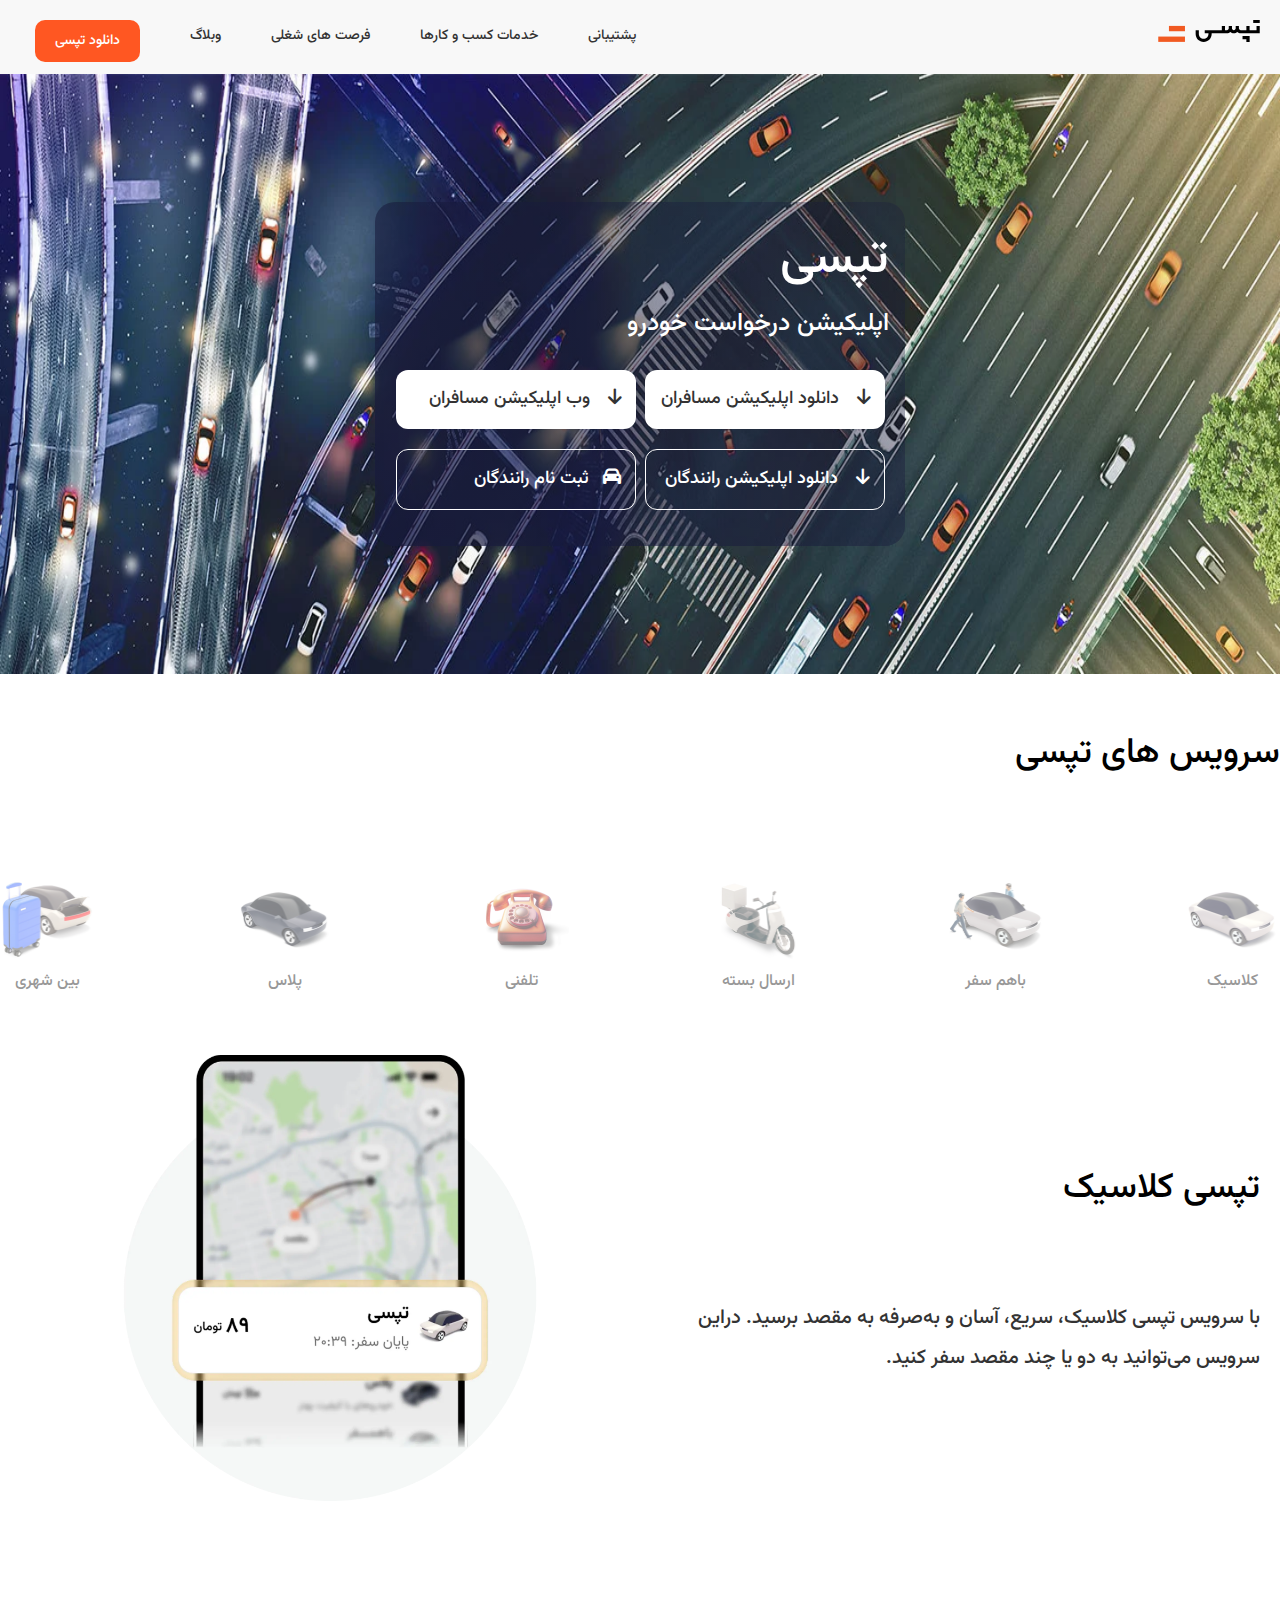
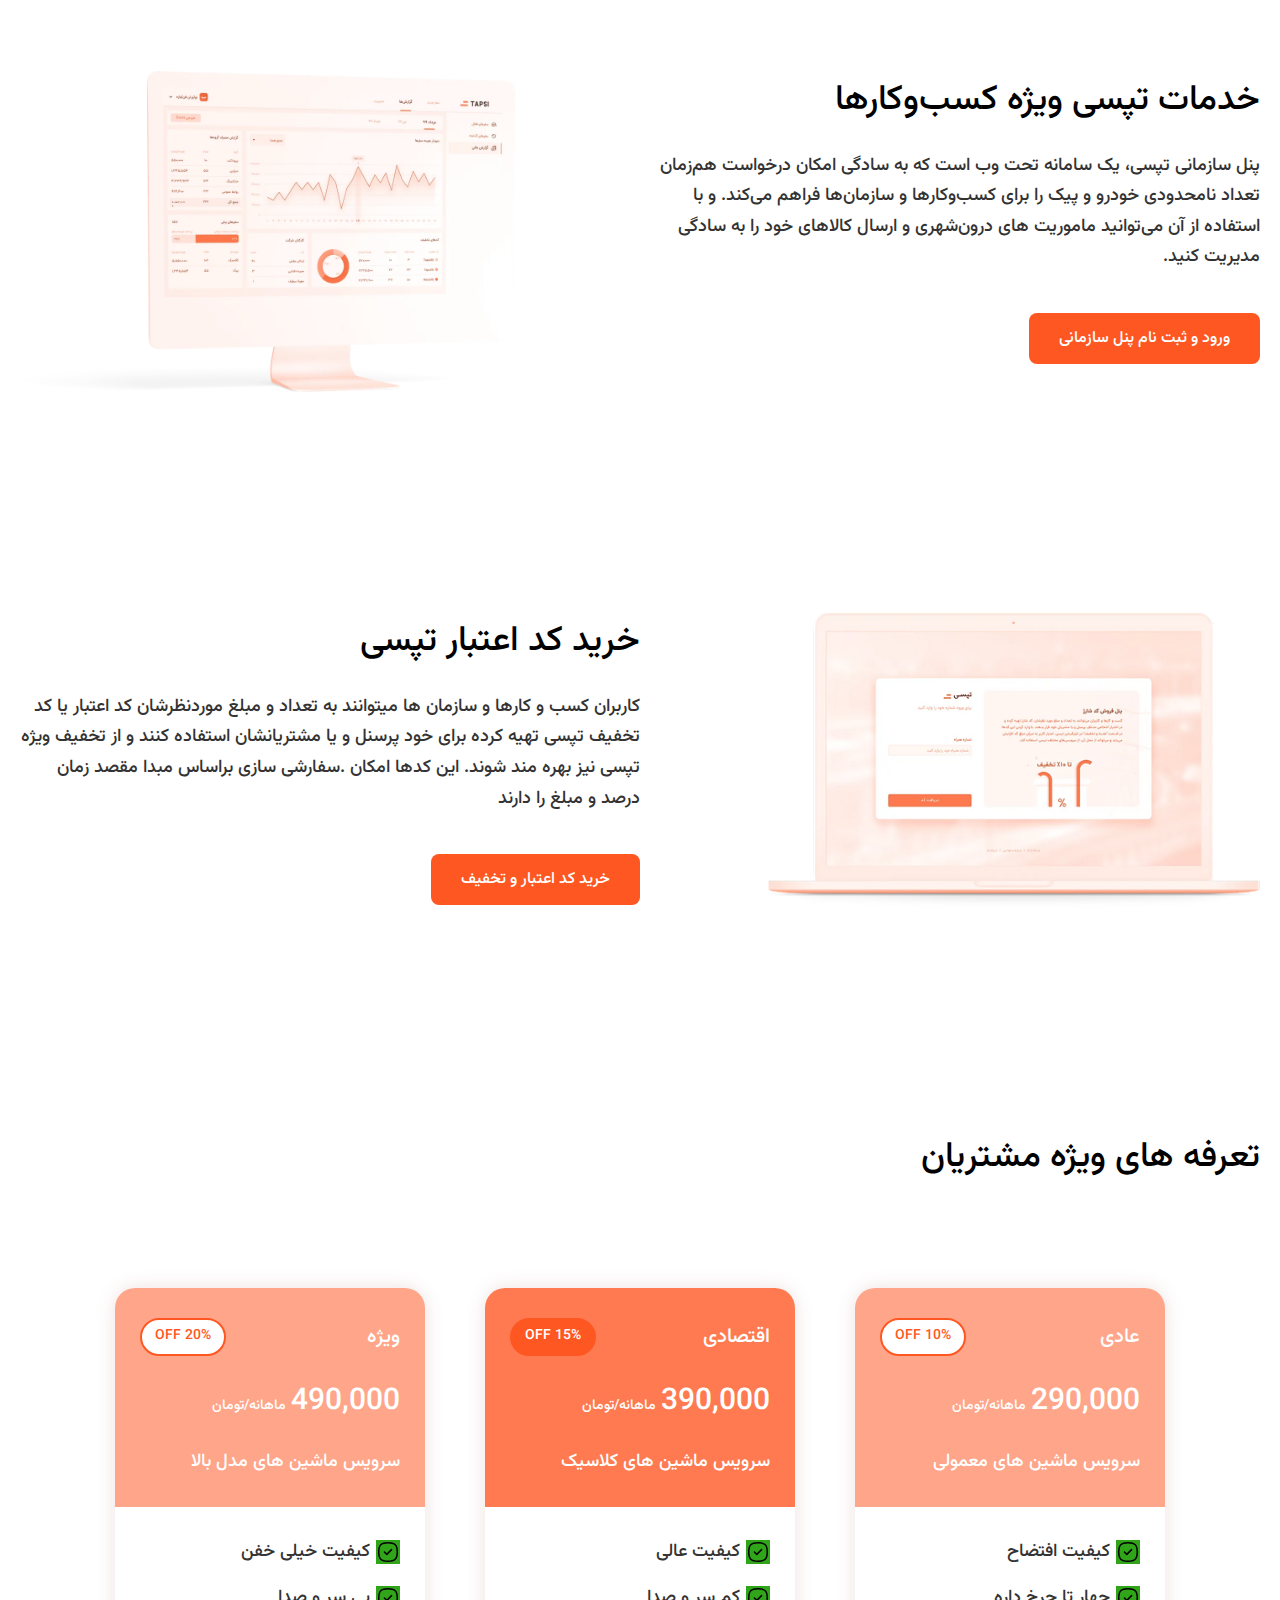
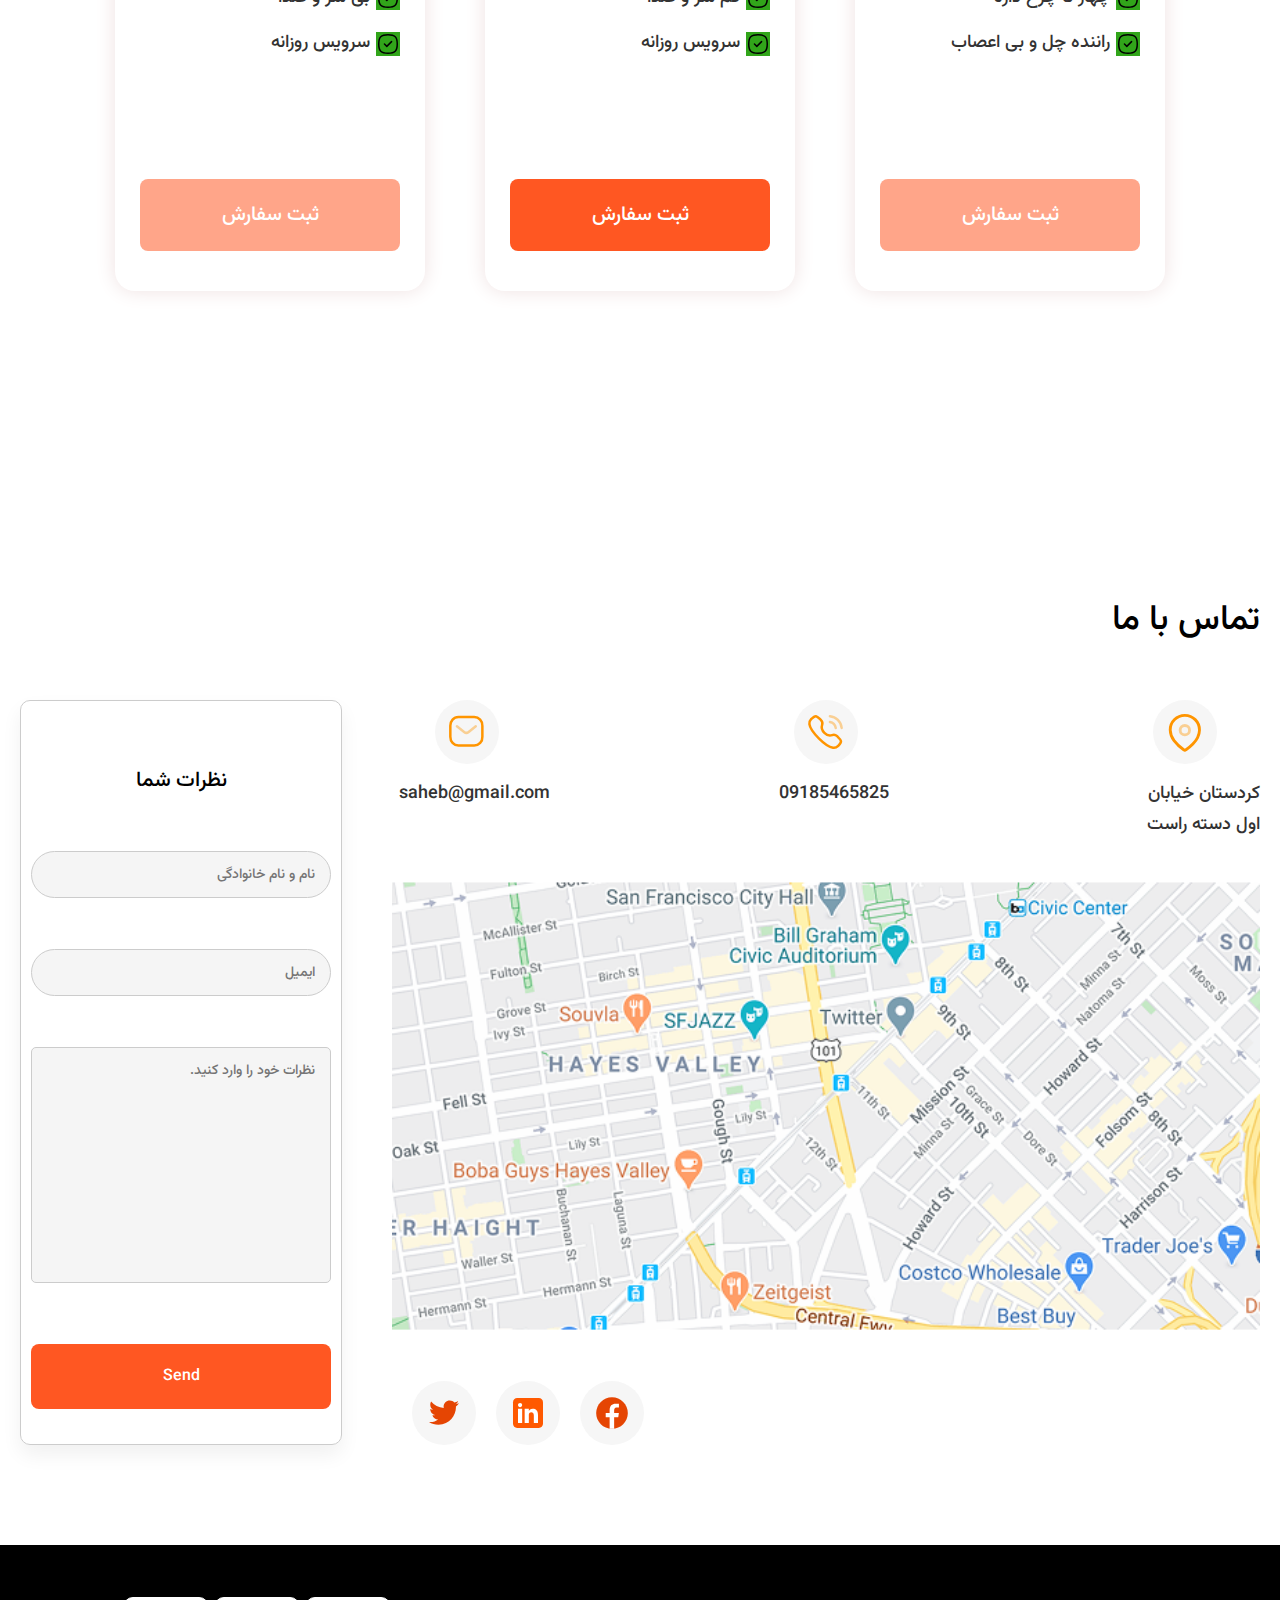
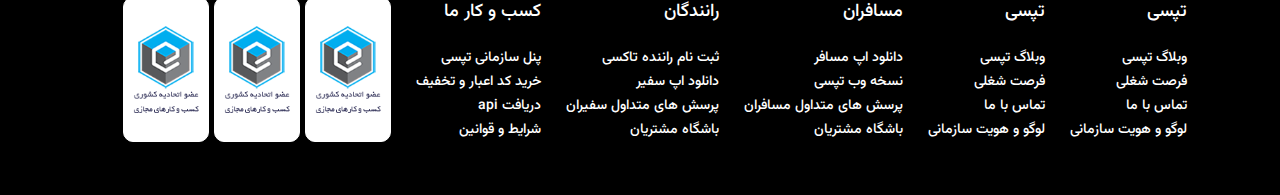
==== index.html @ 94288176 "Initial commit" ====
<!DOCTYPE html>
<html lang="en" dir="rtl">
  <head>
    <meta charset="UTF-8" />
    <meta name="viewport" content="width=device-width, initial-scale=1.0" />
    <link rel="stylesheet" href="/Css/style.css" />
    <link rel="stylesheet" href="/Css/fonts.css" />
    <title>Tapsi demo</title>
    <link
      rel="stylesheet"
      href="https://cdnjs.cloudflare.com/ajax/libs/font-awesome/6.7.2/css/all.min.css"
      integrity="sha512-Evv84Mr4kqVGRNSgIGL/F/aIDqQb7xQ2vcrdIwxfjThSH8CSR7PBEakCr51Ck+w+/U6swU2Im1vVX0SVk9ABhg=="
      crossorigin="anonymous"
      referrerpolicy="no-referrer"
    />
  </head>
  <body>
    <header class="main-header">
      <nav class="nav container">
        <div class="nav__logo">
          <img src="/Assets/Icon/Tapsi-passenger.svg" alt="" />
        </div>
        <div class="nav__toggler">
          <div class="bar bar1"></div>
          <div class="bar bar2"></div>
          <div class="bar bar3"></div>
        </div>
        <ul class="nav__list">
          <li class="nav__items"><a href="#">پشتیبانی</a></li>
          <li class="nav__items"><a href="#">خدمات کسب و کارها</a></li>
          <li class="nav__items"><a href="#">فرصت های شغلی</a></li>
          <li class="nav__items"><a href="#">وبلاگ</a></li>
          <li class="cta"><a href="#">دانلود تپسی</a></li>
        </ul>
      </nav>
    </header>
    <!-- new component! -->
    <div class="main-hero">
      <picture>
        <source
          srcset="/Assets/Images/mobile_banner.png"
          media="(max-width:768px)"
        />
        <source
          srcset="/Assets/Images/desktop_banner.png"
          media="(min-width:768px)"
        />
        <img
          src="/Assets/Images/desktop_banner.png"
          alt="banner"
          class="banner-img"
        />
      </picture>
      <img
        src="/Assets/Images/mockup-phone.png"
        alt=""
        class="main-hero__phone"
      />
      <div class="hero-wrapper container">
        <div class="intro-btn">
          <h1>تپسی</h1>
          <h2>اپلیکیشن درخواست خودرو</h2>
          <div class="intro-wrapper">
            <div class="intro-btn__passenger">
              <span><i class="fa-solid fa-arrow-down"></i></span>دانلود اپلیکیشن
              مسافران
            </div>
            <div class="intro-btn__passenger">
              <span><i class="fa-solid fa-arrow-down"></i></span>وب اپلیکیشن
              مسافران
            </div>
            <div class="intro-btn__passenger passenger--dark">
              <span><i class="fa-solid fa-arrow-down"></i></span>
              دانلود اپلیکیشن رانندگان
            </div>
            <div class="intro-btn__passenger passenger--dark">
              <span><i class="fa-solid fa-car"></i></span>
              <p>ثبت نام رانندگان</p>
            </div>
          </div>
        </div>
      </div>
    </div>
    <section class="services container">
      <h2>سرویس های تپسی</h2>
      <div class="services__tabs">
        <div class="services__tab">
          <img src="/Assets/Images/cars/cc-classic.png" alt="" />
          <p>کلاسیک</p>
        </div>
        <div class="services__tab">
          <img src="/Assets/Images/cars/cc-wait-and-share.webp" alt="" />
          <p>باهم سفر</p>
        </div>
        <div class="services__tab">
          <img src="/Assets/Images/cars/cc-delivery.webp" alt="" />
          <p>ارسال بسته</p>
        </div>
        <div class="services__tab">
          <img src="/Assets/Images/cars/cc-tel.webp" alt="" />
          <p>تلفنی</p>
        </div>
        <div class="services__tab">
          <img src="/Assets/Images/cars/cc-plus.webp" alt="" />
          <p>پلاس</p>
        </div>
        <div class="services__tab">
          <img src="/Assets/Images/cars/cc-intercity.webp" alt="" />
          <p>بین شهری</p>
        </div>
      </div>
      <!-- new component! -->
      <div class="tab container tab-content active">
        <div class="tab__container">
          <img
            class="tab__images"
            src="/Assets/Images/services/illus-classic.webp"
            alt=""
          />
          <div class="tab-details">
            <h2 class="details__title">تپسی کلاسیک</h2>
            <p class="details__text">
              با سرویس تپسی کلاسیک، سریع، آسان و به‌صرفه به مقصد برسید. دراین
              سرویس می‌توانید به دو یا چند مقصد سفر کنید.
            </p>
          </div>
        </div>
      </div>
      <!-- space -->
      <div class="tab container tab-content">
        <div class="tab__container">
          <img
            class="tab__images"
            src="/Assets/Images/services/illus-wait-and-share.webp"
            alt=""
          />
          <div class="tab-details">
            <h2 class="details__title">با همسفر</h2>
            <p class="details__text">
              در سرویس باهمسفر تپسی، با یک مسافر دیگر هم مسیر می شوید. هزینه سفر
              شما با این سرویس ٪۳۵ به صرفه‌تر از سفر کلاسیک است.
            </p>
          </div>
        </div>
      </div>
      <!-- space -->
      <div class="tab container tab-content">
        <div class="tab__container">
          <div class="image-container"></div>
          <img
            class="tab__images"
            src="/Assets/Images/services/illus-delivery.webp"
            alt=""
          />

          <div class="tab-details">
            <h2 class="details__title">ارسال بسته</h2>
            <p class="details__text">
              شما می‌توانید با استفاده از سرویس ارسال بسته تپسی مرسولات خود را
              با موتوپیک(بسته کوچک) یا اتوپیک (بسته بزرگ) ارسال کنید.
            </p>
          </div>
        </div>
      </div>
      <!-- space -->
      <div class="tab container tab-content">
        <div class="tab__container">
          <img
            class="tab__images"
            src="/Assets/Images/services/illus-tel.webp"
            alt=""
          />
          <div class="tab-details">
            <h2 class="details__title">تپسی تلفنی</h2>
            <p class="details__text">
              سرویس تپسی تلفنی یا ۱۶۳۰، این امکان را به شما می‌دهد که بدون نیاز
              به اینترنت و اپلیکیشن، درخواست خودرو بدهید.کافیست با شماره ۱۶۳۰
              تماس بگیرید.
            </p>
          </div>
        </div>
      </div>
      <!-- space -->
      <div class="tab container tab-content">
        <div class="tab__container">
          <img
            class="tab__images"
            src="/Assets/Images/services/illus-plus.webp"
            alt=""
          />

          <div class="tab-details">
            <h2 class="details__title">تپسی پلاس</h2>
            <p class="details__text">
              سرویس تپسی پلاس با ماشین‌های مدل بالاتر و کارکرد کمتر ارائه
              می‌شود. در این سرویس امکان تعیین چند مقصد و توقف در مسیر وجود
              دارد.
            </p>
          </div>
        </div>
      </div>
      <div class="tab container tab-content">
        <div class="tab__container">
          <img
            class="tab__images"
            src="/Assets/Images/services/illus-intercity.webp"
            alt=""
          />
          <div class="tab-details">
            <h2 class="details__title">بین شهری</h2>
            <p class="details__text">
              با تاکسی اینترنتی بین شهری تپسی می‌توانید با قیمت مناسب و امنیت
              بالا به شهرهای دور و نزدیک سفر کنید.
            </p>
          </div>
        </div>
      </div>
    </section>

    <section class="feature container block">
      <div class="feature__image">
        <img src="/Assets/Images/i-mac.webp" alt="" />
      </div>
      <div class="feature__description">
        <h2 class="feature__title">خدمات تپسی ویژه کسب‌وکارها</h2>
        <p class="feature__text">
          پنل سازمانی تپسی، یک سامانه تحت وب است که به سادگی امکان درخواست
          هم‌زمان تعداد نامحدودی خودرو و پیک را برای کسب‌وکارها و سازمان‌ها
          فراهم می‌کند. و با استفاده از آن می‌توانید ماموریت های درون‌شهری و
          ارسال کالاهای خود را به سادگی مدیریت کنید.
        </p>
        <button class="btn btn--primary">ورود و ثبت نام پنل سازمانی</button>
      </div>
    </section>

    <section class="feature container block">
      <div class="feature__image charge">
        <img src="/Assets/Images/macbook 1.png" alt="" />
      </div>
      <div class="feature__description">
        <h2 class="feature__title">خرید کد اعتبار تپسی</h2>
        <p class="feature__text">
          کاربران کسب و کارها و سازمان ها میتوانند به تعداد و مبلغ موردنظرشان کد
          اعتبار یا کد تخفیف تپسی تهیه کرده برای خود پرسنل و یا مشتریانشان
          استفاده کنند و از تخفیف ویژه تپسی نیز بهره مند شوند. این کدها امکان
          .سفارشی سازی براساس مبدا مقصد زمان درصد و مبلغ را دارند
        </p>
        <button class="btn btn--primary">خرید کد اعتبار و تخفیف</button>
      </div>
    </section>

    <section class="container block">
      <h2 class="block__heading">تعرفه های ویژه مشتریان</h2>
      <section class="block-plan container block">
        <!-- PlanA -->
        <div class="plan">
          <div class="card card--secondary">
            <header class="card__header">
              <div class="plan__introduction">
                <span class="plan__name">عادی</span>
                <span class="badge badge--secendary">10% OFF</span>
              </div>
              <span class="plan__price">290,000</span>
              <span class="plan__billing-cycle">ماهانه/تومان</span>
              <span class="plan__description">سرویس ماشین های معمولی</span>
            </header>
            <div class="card__body">
              <ul class="list list--tick">
                <li class="list__items">کیفیت افتضاح</li>
                <li class="list__items">چهار تا چرخ داره</li>
                <li class="list__items">راننده چل و بی اعصاب</li>
              </ul>
              <button class="btn btn--secendary btn--block">ثبت سفارش</button>
            </div>
          </div>
        </div>
        <!-- PlanB -->
        <div class="plan plan--primary">
          <div class="card card--primary">
            <header class="card__header">
              <div class="plan__introduction">
                <span class="plan__name">اقتصادی</span>
                <span class="badge badge--primary">15% OFF</span>
              </div>
              <span class="plan__price">390,000</span>
              <span class="plan__billing-cycle">ماهانه/تومان</span>
              <span class="plan__description">سرویس ماشین های کلاسیک</span>
            </header>
            <div class="card__body">
              <ul class="list list--tick">
                <li class="list__items">کیفیت عالی</li>
                <li class="list__items">کم سر و صدا</li>
                <li class="list__items">سرویس روزانه</li>
              </ul>
              <button class="btn btn--primary btn--block">ثبت سفارش</button>
            </div>
          </div>
        </div>
        <!-- PlanC -->
        <div class="plan">
          <div class="card card--secondary">
            <header class="card__header">
              <div class="plan__introduction">
                <span class="plan__name">ویژه</span>
                <span class="badge badge--secendary">20% OFF</span>
              </div>
              <span class="plan__price">490,000</span>
              <span class="plan__billing-cycle">ماهانه/تومان</span>
              <span class="plan__description">سرویس ماشین های مدل بالا</span>
            </header>
            <div class="card__body">
              <ul class="list list--tick">
                <li class="list__items">کیفیت خیلی خفن</li>
                <li class="list__items">بی سر و صدا</li>
                <li class="list__items">سرویس روزانه</li>
              </ul>
              <button class="btn btn--secendary btn--block">ثبت سفارش</button>
            </div>
          </div>
        </div>
      </section>
    </section>

    <section class="container block">
      <h2>تماس با ما</h2>
      <section class="contact-us container block">
        <div class="contact-us__social">
          <span class="icons-container">
            <svg class="icons">
              <use
                xlink:href="/Assets/Icon/svgsprite.svg#icons8-facebook"
              ></use>
            </svg>
          </span>
          <span class="icons-container">
            <svg class="icons">
              <use
                xlink:href="/Assets/Icon/svgsprite.svg#icons8-linkedin"
              ></use>
            </svg>
          </span>
          <span class="icons-container">
            <svg class="icons">
              <use xlink:href="/Assets/Icon/svgsprite.svg#icons8-twitter"></use>
            </svg>
          </span>
        </div>
        <div class="contact-us__icons">
          <span class="icons-holder">
            <span class="icons-holder__label"
              >کردستان خیابان اول دسته راست</span
            >
            <span class="icons-container">
              <svg class="icons">
                <use xlink:href="/Assets/Icon/svgsprite.svg#Location"></use>
              </svg>
            </span>
          </span>
          <span class="icons-holder">
            <span class="icons-holder__label">09185465825</span>
            <span class="icons-container">
              <svg class="icons">
                <use xlink:href="/Assets/Icon/svgsprite.svg#Calling"></use>
              </svg>
            </span>
          </span>
          <span class="icons-holder">
            <span class="icons-holder__label">saheb@gmail.com</span>
            <span class="icons-container">
              <svg class="icons">
                <use xlink:href="/Assets/Icon/svgsprite.svg#Message"></use>
              </svg>
            </span>
          </span>
        </div>
        <div class="contact-us__map">
          <img src="/Assets/Images/@ map screen.png" alt="ta location" />
        </div>
        <div class="contact-us__form">
          <div class="form-wraper">
            <h3>نظرات شما</h3>
            <form>
              <input type="text" placeholder="نام و نام خانوادگی" />
              <input type="email" placeholder="ایمیل" />
              <textarea
                cols="30"
                rows="10"
                placeholder="نظرات خود را وارد کنید."
              ></textarea>
              <button type="submit" class="btn btn--primary">Send</button>
            </form>
          </div>
        </div>
      </section>
    </section>

    <footer class="main-footer">
      <div class="footer container">
        <div class="footer__items">
          <h6>تپسی</h6>
          <a href="#">وبلاگ تپسی</a><a href="#">فرصت شغلی</a
          ><a href="#">تماس با ما</a><a href="#">لوگو و هویت سازمانی</a>
        </div>
        <div class="footer__items">
          <h6>تپسی</h6>
          <a href="#">وبلاگ تپسی</a><a href="#">فرصت شغلی</a
          ><a href="#">تماس با ما</a><a href="#">لوگو و هویت سازمانی</a>
        </div>
        <div class="footer__items">
          <h6>مسافران</h6>
          <a href="#">دانلود اپ مسافر</a><a href="#">نسخه وب تپسی</a
          ><a href="#">پرسش های متداول مسافران</a><a href="#">باشگاه مشتریان</a>
        </div>
        <div class="footer__items">
          <h6>رانندگان</h6>
          <a href="#">ثبت نام راننده تاکسی</a><a href="#">دانلود اپ سفیر</a
          ><a href="#">پرسش های متداول سفیران</a><a href="#">باشگاه مشتریان</a>
        </div>
        <div class="footer__items">
          <h6>کسب و کار ما</h6>
          <a href="#">پنل سازمانی تپسی</a><a href="#">خرید کد اعبار و تخفیف</a
          ><a href="#">دریافت api</a><a href="#">شرایط و قوانین</a>
        </div>
        <div class="footer__items enemad">
          <div class="items__container">
            <img src="/Assets/Images/etehadiye.png" alt="" />
          </div>
          <div class="items__container">
            <img src="/Assets/Images/etehadiye.png" alt="" />
          </div>
          <div class="items__container">
            <img src="/Assets/Images/etehadiye.png" alt="" />
          </div>
        </div>
      </div>
    </footer>

    <script src="/js/main.js"></script>
    <script src="/js/services.js"></script>
  </body>
</html>
---- Css/style.css ----
/* Reset Factory */
*,
*::after,
*::before {
  margin: 0;
  padding: 0;
  box-sizing: border-box;
  /* list-style: none; */
}

/* Css Variables */
:root {
  --color-primary: #ff5722;
  --color-primary-light: #ff7a50;
  --color-secendary-light: #fff6f2;
  --color-secendary-dark: #ffa589;
  --color-navbar: #f8f8f8;
  --color-heading: #000;
  --color-body: #333333;
  --color-white: #fff;
}

/* Typoghraphy */
html {
  font-size: 62.5%;
}

body {
  color: var(--color-body);
  font-size: 1.4rem;
  line-height: 1.7;
}

h1 {
  font-size: 2.5rem;
}

h2 {
  font-size: 2.2rem;
}

@media screen and (min-width: 1024px) {
  body {
    font-size: 1.8rem;
  }
  h1 {
    font-size: 5rem;
  }
  h2 {
    font-size: 3.5rem;
  }
}

h1,
h2,
h3 {
  color: var(--color-heading);
  font-weight: 700;
}

/* Buttons */
.btn {
  padding: 2rem 2.5rem;
  cursor: pointer;
  border-radius: 8px;
  border: 0;
  text-align: center;
  outline: 0;
  font-size: 1.4rem;
  margin: 1rem 0;
  white-space: nowrap;
}

.btn--primary {
  background-color: var(--color-primary);
  color: var(--color-white);
}

.btn--secendary {
  background-color: var(--color-secendary-dark);
  color: var(--color-white);
}

.btn--block {
  width: 100%;
  font-size: 1.6rem;
}

@media screen and (min-width: 1024px) {
  .btn {
    font-size: 1.6rem;
  }
  .btn--block {
    font-size: 2rem;
  }
}

/* Badge */
.badge {
  display: inline-block;
  padding: 0.5rem 1.3rem;
  border-radius: 32px;
  text-align: center;
  text-transform: uppercase;
  font-size: 1.2rem;
  border: 2px solid var(--color-primary);
}

.badge--primary {
  background-color: var(--color-primary);
  color: var(--color-white);
}

.badge--secendary {
  background-color: var(--color-white);
  color: var(--color-primary);
}

@media screen and (min-width: 1024px) {
  .badge {
    font-size: 1.4rem;
  }
}

/* list component.*/
.list {
  font-size: 1.6rem;
  list-style: none;
}

.list--horizontal .list__items {
  display: inline-block;
  margin-left: 1rem;
}

.list--tick .list__items {
  background: url(/Assets/Images/Tick\ Square.svg) no-repeat;
  background-position: right center;
  padding-right: 3rem;
  margin-bottom: 1.5rem;
}

/* .list--tick .list__items::before {
  content: "";
  width: 20px;
  height: 20px;
  background: url(/Assets/Images/Tick\ Square.svg) no-repeat;
  padding-right: 3rem;
  margin-bottom: 1.5rem;
} */

@media screen and (min-width: 1024px) {
  .list {
    font-size: 1.8rem;
    margin-bottom: 2rem;
  }
}

/* Plan */
.block-plan {
  display: grid;
  gap: 8rem 6rem;
  margin-top: 5rem;
  grid-template-columns: repeat(auto-fit, minmax(250px, 310px));
  justify-content: center;
}

.plan {
  /* max-width: 450px; */
  font-size: 1.8rem;
  transition: all 0.2s ease-out;
}

.plan__introduction {
  display: flex;
  align-items: center;
  justify-content: space-between;
  margin-bottom: 2rem;
}

.plan__billing-cycle {
  font-size: 1.4rem;
}

.plan__name {
  font-size: 2rem;
}

.plan__price {
  font-size: 3rem;
}

.plan__description {
  display: block;
  margin-top: 2rem;
}

.plan .btn--block {
  font-size: 2rem;
  margin-top: 10rem;
}

.plan:hover {
  transform: scale(1.1);
}

.plan .plan--primary:hover {
  transform: scale(1.2);
}

.card {
  border-radius: 20px;
  overflow: hidden;
  box-shadow: 0 0 20px #efe1e1;
}

.card--primary .card__header {
  background-color: var(--color-primary-light);
}

.card--secondary .card__header {
  background-color: var(--color-secendary-dark);
}

.card__header,
.card__body {
  padding: 3rem 2.5rem;
}

.card__header {
  color: var(--color-white);
}

@media screen and (min-width: 1024px) {
  /* .block-plan {
    grid-template-columns: repeat(3, 1fr);
  } */

  .plan .btn--block {
    font-size: 2rem;
  }
}

/* container */
.container {
  max-width: 1400px;
  margin: 0 auto;
}

/* Feature */
.feature {
  display: grid;
  gap: 4rem 0;
}

.feature .feature__title {
  margin-bottom: 2rem;
}

.feature__text {
  margin-bottom: 3rem;
}

.feature .btn {
  padding: 1.3rem 3rem;
}

.feature__image > img {
  width: 80%;
  height: auto;
}

.feature__image {
  display: flex;
  justify-content: flex-end;
  margin-bottom: 2rem;
}

.feature__image.charge {
  justify-content: flex-start;
}

@media screen and (min-width: 1024px) {
  .feature {
    grid-template-columns: repeat(2, 1fr);
  }
  .feature__image {
    order: 2;
  }
  .feature__image.charge {
    order: -1;
  }
}

/* Contact-us */
.contact-us {
  display: grid;
}

.contact-us__map {
  display: none;
}

@media screen and (min-width: 1024px) {
  .contact-us {
    grid-template-areas:
      "icons form"
      "map form"
      "social form";
    grid-template-columns: 70fr 30fr;
  }
  .contact-us__form {
    grid-area: form;
  }
  .contact-us__map {
    display: block;
    grid-area: map;
  }
  .contact-us__icons {
    grid-area: icons;
  }
  .contact-us__social {
    grid-area: social;
  }
  .contact-us.block {
    padding: 5rem 0 0;
  }
}

/* Icon */
.icons {
  width: 40px;
  height: 40px;
}

.icons-container {
  background-color: #f6f6f6;
  width: 64px;
  height: 64px;
  border-radius: 100%;
  display: flex;
  justify-content: center;
  align-items: center;
  cursor: pointer;
}

.contact-us__icons {
  display: flex;
  flex-direction: column;
  align-items: end;
  margin-bottom: 2rem;
}

.contact-us__icons .icons-holder {
  display: flex;
  align-items: center;
  margin-bottom: 2rem;
}

.icons-holder__label {
  margin-left: 1.5rem;
  display: block;
}

@media screen and (min-width: 1024px) {
  .contact-us__icons {
    flex-direction: row;
    justify-content: space-between;
    align-items: flex-start;
  }
  .contact-us__icons .icons-holder {
    flex-direction: column;
    max-width: 150px;
  }
  .icons-holder__label {
    order: 2;
    margin-top: 1.5rem;
  }
}

/* social icons */
.contact-us__social {
  display: flex;
  flex-direction: row;
  justify-content: space-around;
  margin: 5rem 0;
}

@media screen and (min-width: 1024px) {
  .contact-us__social {
    justify-content: end;
    margin-bottom: 0;
  }
  .contact-us__social .icons-container {
    margin-left: 2rem;
  }
}

/* map */
.contact-us__map {
  display: flex;
  justify-content: center;
}

.contact-us__map img {
  width: 100%;
  height: auto;
}

/* form */

.form-wraper {
  height: 100%;
  border: 1px solid #ccc;
  padding: 1rem;
  border-radius: 10px;
  box-shadow: 0 10px 20px rgba(0, 0, 0, 0.06);
}

.form-wraper h3 {
  margin: 5.2rem;
  text-align: center;
}

.form-wraper form {
  display: flex;
  flex-direction: column;
  justify-content: space-between;
  height: 80%;
}

input,
textarea {
  display: block;
  outline: 0;
  border: 0;
}

textarea {
  resize: none;
}

::placeholder {
  font-size: 1.4rem;
  font-size: 1px solid #333;
  font-family: vazir;
}

.form-wraper input,
.form-wraper textarea {
  border-radius: 39px;
  background-color: #f5f5f5;
  border: 1px solid #ccc;
  padding: 1.2rem 1.5rem;
  font-family: vazir;
}

.form-wraper input:focus,
.form-wraper textarea:focus {
  border: 1px solid var(--color-primary);
}

.form-wraper textarea {
  border-radius: 5px;
}

.contact-us__form button {
  margin-bottom: 2rem;
}

@media screen and (min-width: 1024px) {
  .contact-us__form {
    margin-right: 5rem;
  }
}

/* footer */

.main-footer {
  background-color: #000;
  color: #fff;
  min-height: 250px;
}

.footer {
  display: flex;
  flex-direction: column;
  padding: 1rem;
}

.footer__items {
  margin-bottom: 2rem;
}
.footer__items h6 {
  font-size: 1.8rem;
  margin-bottom: 2rem;
}

.footer__items a {
  text-decoration: none;
  color: #fff;
  display: block;
}

.enemad {
  display: flex;
  justify-content: space-between;
}

.items__container {
  border: 1px solid #fff;
  background-color: #fff;
  width: 86px;
  height: auto;
  display: flex;
  align-items: center;
  border-radius: 10px;
}
.items__container img {
  width: 100%;
}

@media screen and (min-width: 768px) {
  .main-footer {
    display: flex;
    align-items: center;
  }
  .footer {
    flex-direction: row;
  }
  .footer__items {
    margin-bottom: 0;
    margin-left: 2.5rem;
    font-size: 1.4rem;
  }
  .items__container {
    margin-left: 0.5rem;
  }
}

/* header */
.main-header {
  background-color: var(--color-navbar);
}
.nav {
  display: flex;
  justify-content: space-between;
  align-items: center;
  flex-wrap: wrap;
  padding: 1rem 2rem;
}

.nav__logo img {
  width: 102px;
  height: 22px;
}

.nav__list {
  width: 100%;
  list-style: none;
  display: flex;
  flex-direction: column;
  font-size: 1.4rem;
  opacity: 0;
  transition: all 0.4s ease-in-out;
  max-height: 0;
  overflow: hidden;
}

.nav.nav__expanded .nav__list {
  opacity: 1;
  max-height: 100vh;
}

.nav__items {
  border-bottom: 1px solid #ccc;
  padding: 1.5rem;
}

.nav__items a {
  display: block;
  text-decoration: none;
  color: #333;
}

.nav__items a:hover,
.nav__toggler:hover {
  color: var(--color-primary);
  cursor: pointer;
}

.nav__list .cta a {
  text-decoration: none;
  color: #fff;
  background-color: var(--color-primary);
  padding: 1rem 2rem;
  border-radius: 10px;
}

.nav__list .cta {
  padding: 1rem 1.5rem;
  margin-top: 1rem;
}

@media screen and (min-width: 768px) {
  .nav__list {
    width: auto;
    flex-direction: row;
    align-items: center;
    opacity: 1;
    max-height: 100%;
  }
  .nav__items {
    margin-left: 2rem;
    margin-bottom: 0;
    border: 0;
  }
  .nav__toggler {
    display: none;
  }
  .nav__logo {
    margin-bottom: 0;
  }
}

/* TOGGLER */
.bar {
  width: 25px;
  height: 3px;
  background-color: #333;
  margin: 5px 0;
  transition: all 0.4s ease-in-out;
}

.nav.nav__expanded .bar1 {
  transform: rotate(-45deg) translate(-9px, 6px);
  margin: 8px 0;
}
.nav.nav__expanded .bar2 {
  opacity: 0;
  transform: translate(-20px);
}
.nav.nav__expanded .bar3 {
  transform: rotate(45deg) translate(-8px, -8px);
  margin: 8px 0;
}

/* HERO SECTION */
.main-hero {
  position: relative;
  width: 100%;
  height: auto;
}

.main-hero .banner-img {
  width: 100%;
  height: 600px;
}

.main-hero__phone {
  display: none;
  position: absolute;
  left: 10%;
  bottom: -25%;
  height: auto;
  width: 420px;
}

.hero-wrapper {
  position: absolute;
  top: 0;
  right: 0;
  width: 100%;
  height: 600px;
  display: flex;
  justify-content: center;
  align-items: center;
}

.intro-btn {
  background-image: linear-gradient(
    51deg,
    rgba(23, 26, 60, 0.7) 5%,
    rgba(23, 26, 60, 0.3) 95%
  );
  padding: 16px;
  border-radius: 20px;
  display: flex;
  flex-direction: column;
  width: 300px;
}

.intro-btn h1 {
  color: #fff;
  font-size: 2.5rem;
  margin-top: 0;
}

.intro-btn h2 {
  color: #fff;
  font-size: 1.6rem;
  margin-bottom: 2.5rem;
}

.intro-btn__passenger {
  background-color: #fff;
  border-radius: 12px;
  margin-bottom: 2rem;
  padding: 14px;
  width: 240px;
  display: flex;
  align-items: center;
}

.intro-btn__passenger span {
  width: 20px;
  margin-left: 1.2rem;
}

.passenger--dark {
  border: 1px solid #fff;
  color: #fff;
  background-color: transparent;
}

.intro-wrapper {
  display: flex;
  flex-direction: column;
  flex-wrap: wrap;
}

@media screen and (min-width: 768px) {
  .intro-btn {
    width: 530px;
  }
  .intro-wrapper {
    flex-direction: row;
    justify-content: space-around;
    align-items: center;
  }
  .intro-btn h1 {
    font-size: 5rem;
  }
  .intro-btn h2 {
    font-size: 2.5rem;
  }
}

@media screen and (min-width: 1500px) {
  .main-hero__phone {
    display: block;
  }
}

/* SERVICES */
.services {
  margin-top: 3%;
}

.services h2 {
  margin-bottom: 3rem;
  font-size: 3.5rem;
}

.services__tabs {
  display: flex;
  flex-direction: row;
  justify-content: space-between;
  overflow: auto;
  padding: 1rem 0 2rem;
  height: auto;
}

.services__tab {
  display: flex;
  flex-direction: column;
  opacity: 0.5;
  transition: all 0.3s ease-out;
}

.services__tab:hover {
  opacity: 1;
  cursor: pointer;
}

.services__tab img {
  max-width: 95px;
}

.services__tab p {
  display: flex;
  justify-content: center;
  align-items: center;
  font-size: 16px;
  color: #333;
}

/* TABS */
.tab {
  display: none;
}

.tab.active {
  display: flex;
}

.tab__container {
  display: flex;
  flex-direction: column;
  justify-content: center;
  align-items: center;
  gap: 2rem 2rem;
  padding: 4rem 2rem 7rem 2rem;
}

.tab__images {
  max-width: 100%;
}

.tab-details {
  order: -1;
  margin-bottom: 2rem;
}

.details__title {
  font-size: 3.5rem;
  margin-bottom: 2.5rem;
}
.details__text {
  font-size: 1.6rem;
  line-height: 4rem;
}

@media screen and (min-width: 768px) {
  .tab__container {
    flex-direction: column;
    flex-direction: row-reverse;
  }
  .tab__images {
    max-width: 50%;
  }
  .details__text {
    font-size: 2rem;
  }
  .services h2 {
    margin-bottom: 8rem;
  }
  .tab-details {
    order: 1;
    margin-bottom: 2rem;
  }
}

/* to all components */
.block {
  padding: 5rem 2rem;
}

@media screen and (min-width: 768px) {
  .block {
    padding: 10rem 2rem;
  }
}
---- Css/fonts.css ----
@font-face {
  font-family: vazir;
  font-weight: 400;
  font-style: normal;
  src: url(/Assets/Fonts/fonts/webfonts/Vazirmatn-Medium.woff2) format("woff2");
}

@font-face {
  font-family: vazir;
  font-weight: 700;
  font-style: normal;
  src: url(/Assets/Fonts/fonts/webfonts/Vazirmatn-Medium.woff2) format("woff2");
}

body,
button {
  font-family: vazir;
}
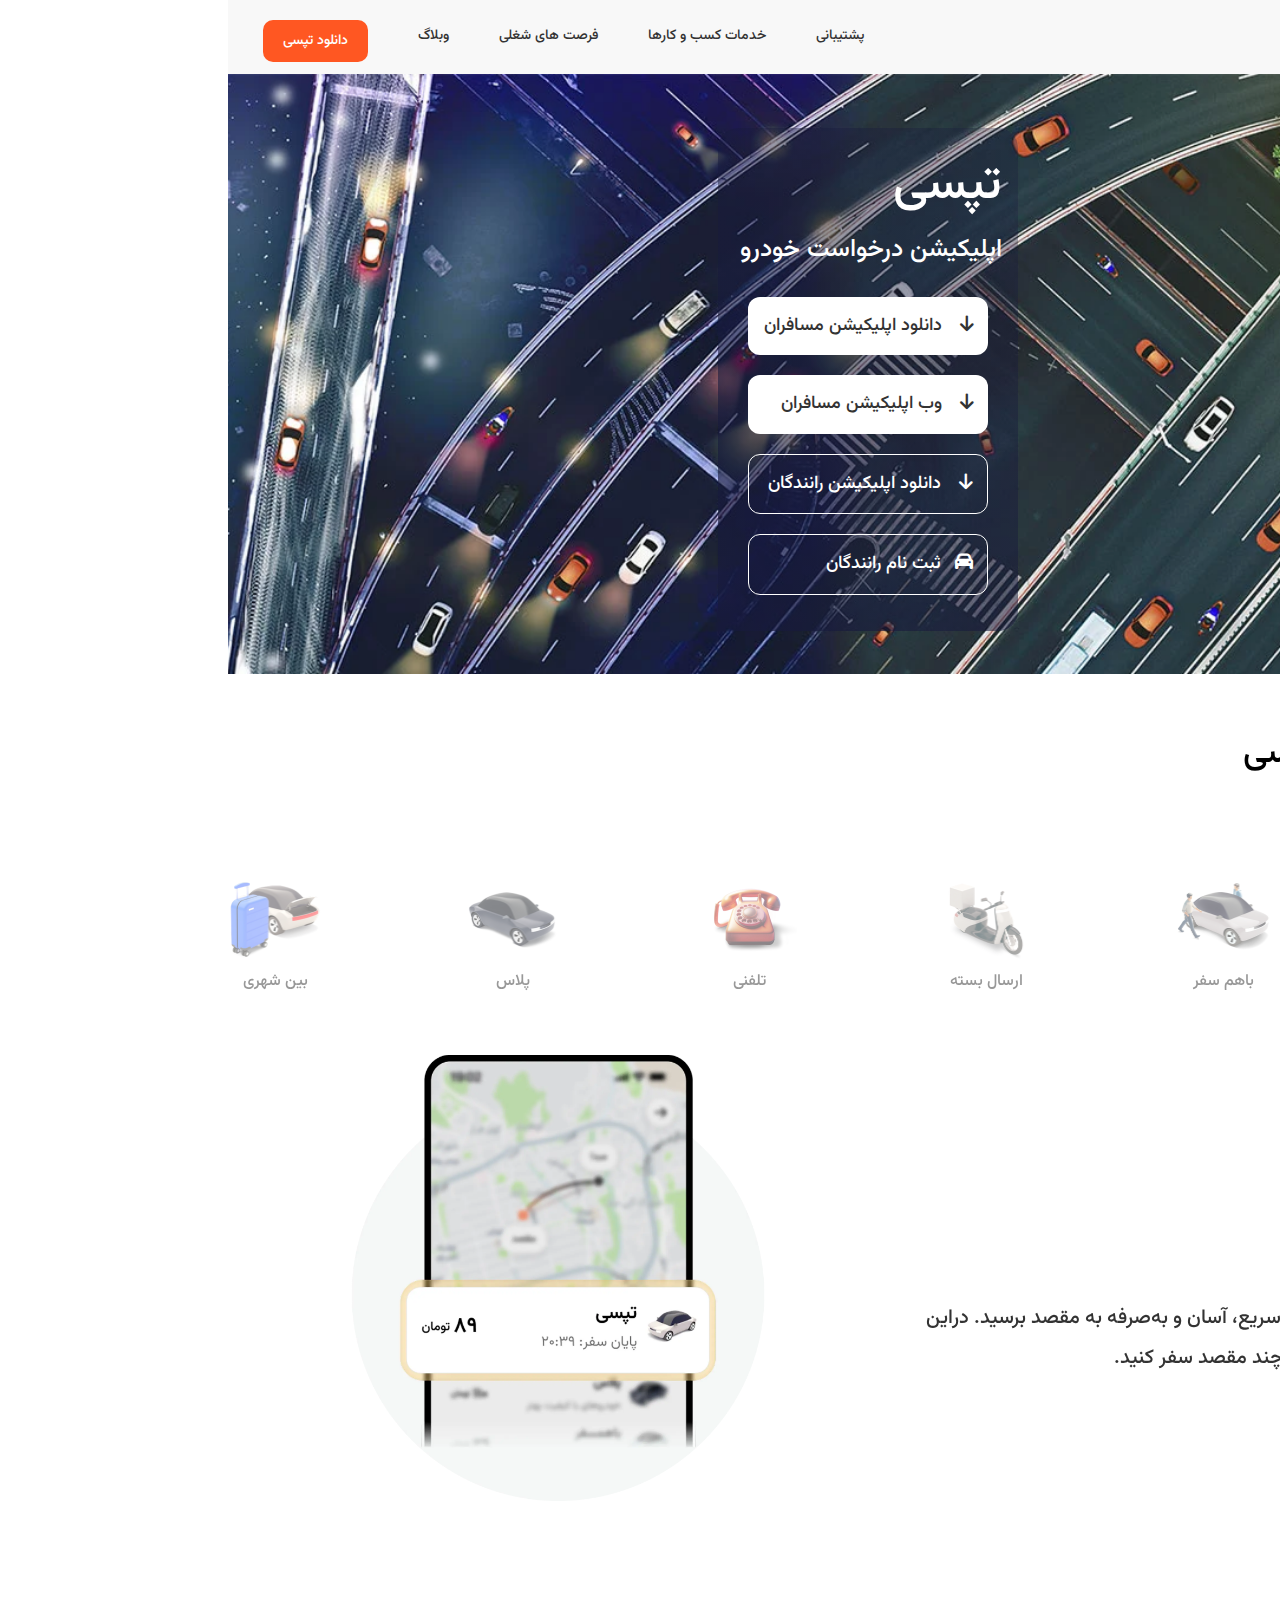
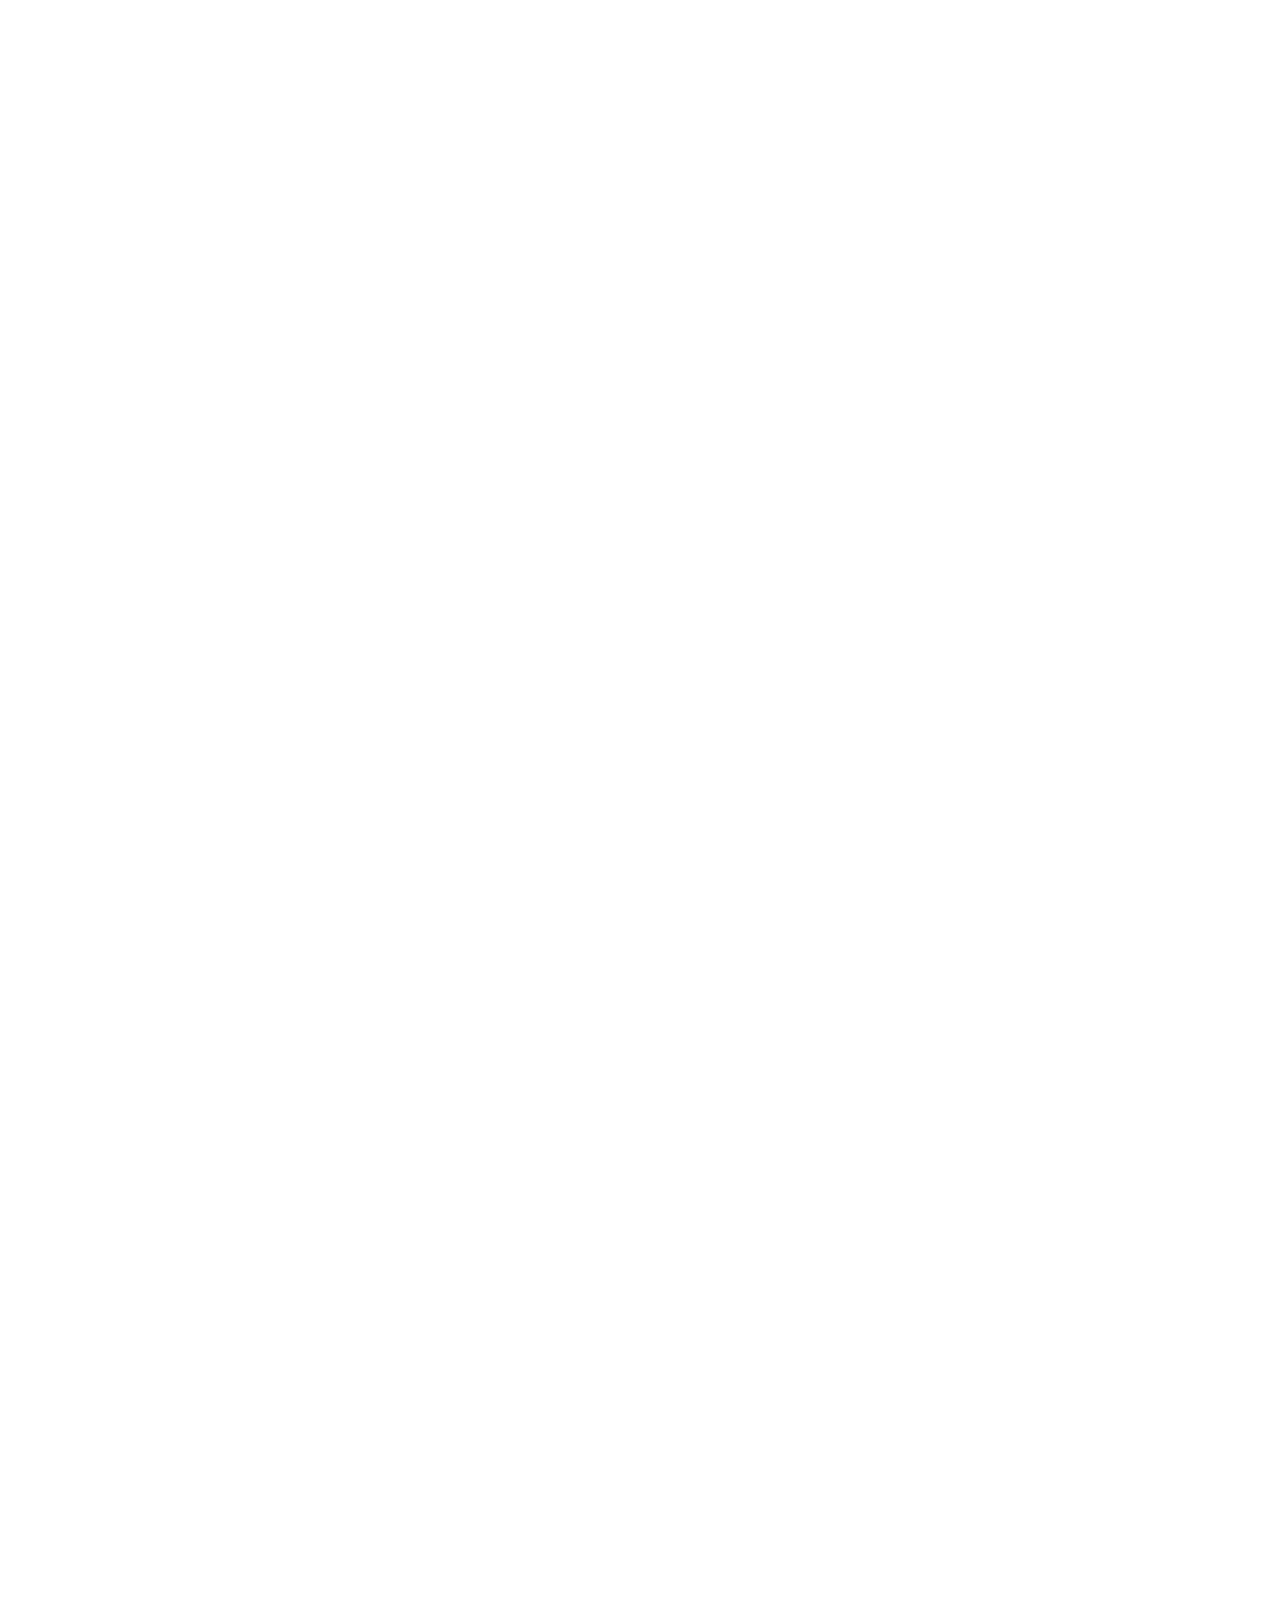
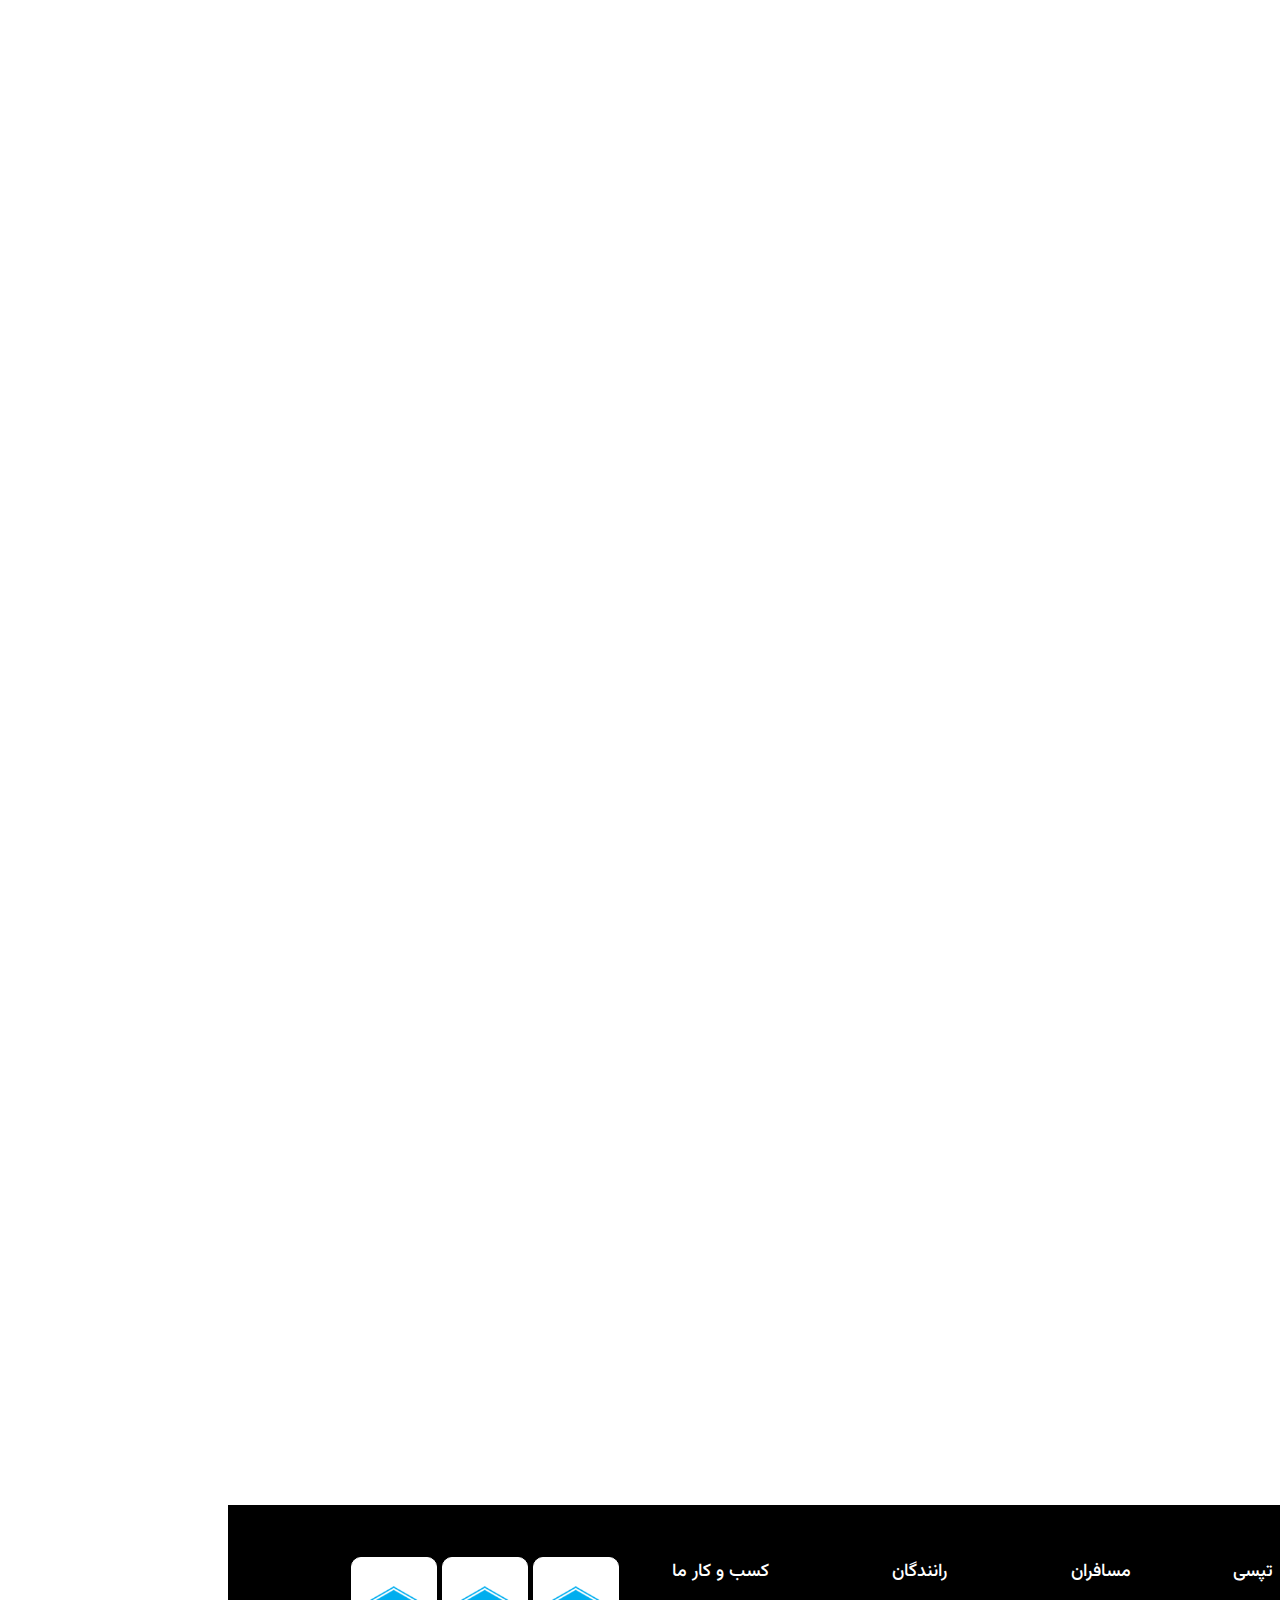
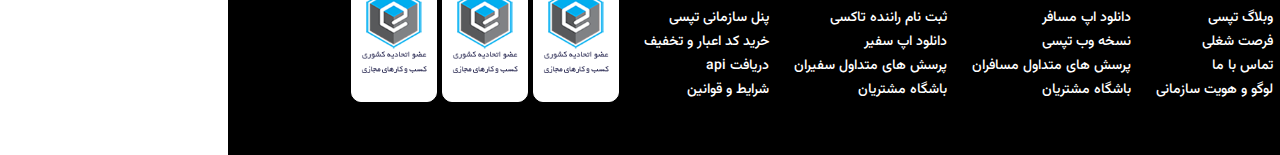
==== commit c13ace38: "Updated styles and fixed bugs" ====
--- a/index.html
+++ b/index.html
@@ -13,6 +13,7 @@
       crossorigin="anonymous"
       referrerpolicy="no-referrer"
     />
+    <link rel="stylesheet" href="https://unpkg.com/aos@next/dist/aos.css" />
   </head>
   <body>
     <header class="main-header">
@@ -34,7 +35,7 @@
         </ul>
       </nav>
     </header>
-    <!-- new component! -->
+
     <div class="main-hero">
       <picture>
         <source
@@ -81,7 +82,11 @@
         </div>
       </div>
     </div>
-    <section class="services container">
+    <section
+      class="services container"
+      data-aos="fade-down"
+      data-aos-duration="1000"
+    >
       <h2>سرویس های تپسی</h2>
       <div class="services__tabs">
         <div class="services__tab">
@@ -217,7 +222,11 @@
       </div>
     </section>
 
-    <section class="feature container block">
+    <section
+      class="feature container block"
+      data-aos="zoom-out-right"
+      data-aos-duration="2000"
+    >
       <div class="feature__image">
         <img src="/Assets/Images/i-mac.webp" alt="" />
       </div>
@@ -233,7 +242,11 @@
       </div>
     </section>
 
-    <section class="feature container block">
+    <section
+      class="feature container block"
+      data-aos="zoom-out-left"
+      data-aos-duration="2000"
+    >
       <div class="feature__image charge">
         <img src="/Assets/Images/macbook 1.png" alt="" />
       </div>
@@ -249,7 +262,11 @@
       </div>
     </section>
 
-    <section class="container block">
+    <section
+      class="container block"
+      data-aos="zoom-in-up"
+      data-aos-duration="2000"
+    >
       <h2 class="block__heading">تعرفه های ویژه مشتریان</h2>
       <section class="block-plan container block">
         <!-- PlanA -->
@@ -321,7 +338,11 @@
       </section>
     </section>
 
-    <section class="container block">
+    <section
+      class="container block"
+      data-aos="zoom-in-down"
+      data-aos-duration="2000"
+    >
       <h2>تماس با ما</h2>
       <section class="contact-us container block">
         <div class="contact-us__social">
@@ -437,5 +458,9 @@
 
     <script src="/js/main.js"></script>
     <script src="/js/services.js"></script>
+    <script src="https://unpkg.com/aos@next/dist/aos.js"></script>
+    <script>
+      AOS.init();
+    </script>
   </body>
 </html>
--- a/Css/style.css
+++ b/Css/style.css
@@ -295,6 +295,7 @@
 /* Contact-us */
 .contact-us {
   display: grid;
+  justify-content: center;
 }
 
 .contact-us__map {
@@ -655,6 +656,7 @@
 .main-hero .banner-img {
   width: 100%;
   height: 600px;
+  object-fit: cover;
 }
 
 .main-hero__phone {
@@ -671,7 +673,7 @@
   top: 0;
   right: 0;
   width: 100%;
-  height: 600px;
+  height: 100%;
   display: flex;
   justify-content: center;
   align-items: center;
@@ -687,7 +689,7 @@
   border-radius: 20px;
   display: flex;
   flex-direction: column;
-  width: 300px;
+  max-width: 300px;
 }
 
 .intro-btn h1 {
@@ -810,7 +812,7 @@
   justify-content: center;
   align-items: center;
   gap: 2rem 2rem;
-  padding: 4rem 2rem 7rem 2rem;
+  padding: 4rem 2rem 3rem 2rem;
 }
 
 .tab__images {
@@ -853,7 +855,7 @@
 
 /* to all components */
 .block {
-  padding: 5rem 2rem;
+  padding: 2rem 2rem;
 }
 
 @media screen and (min-width: 768px) {
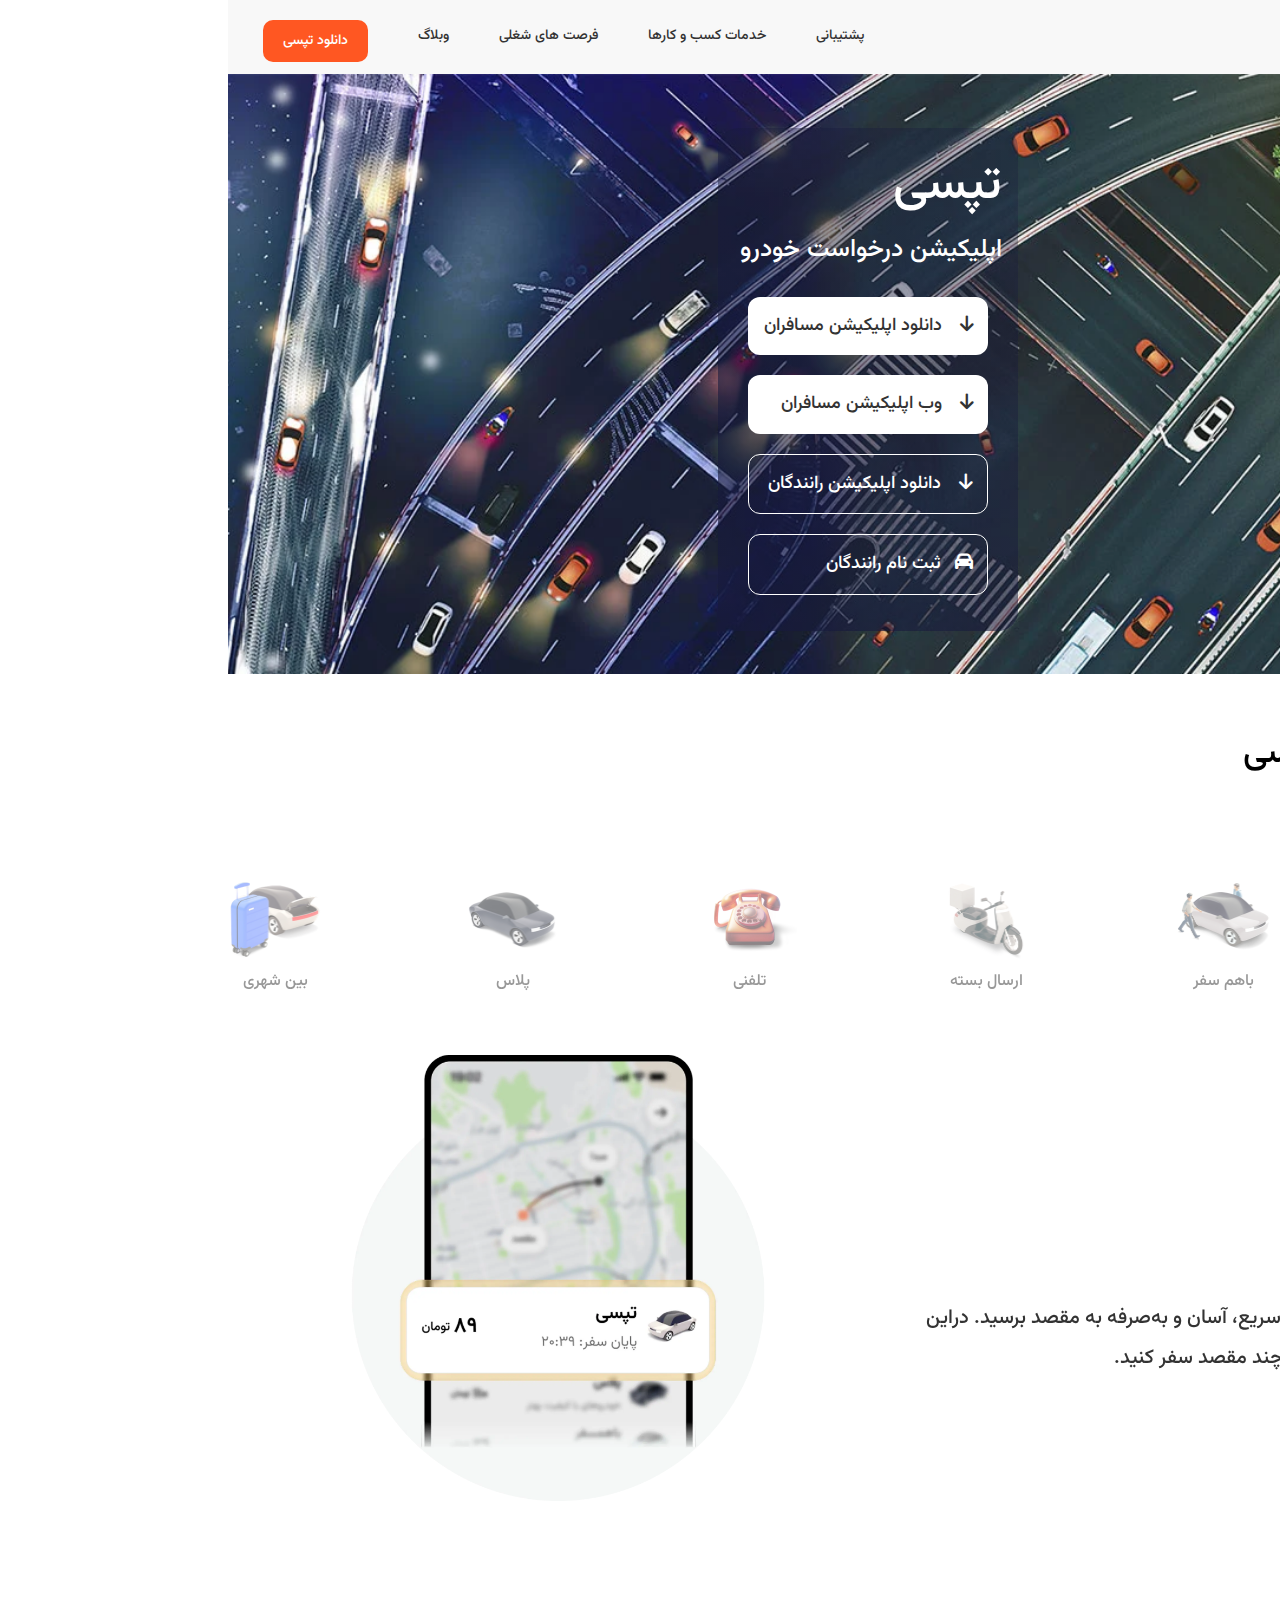
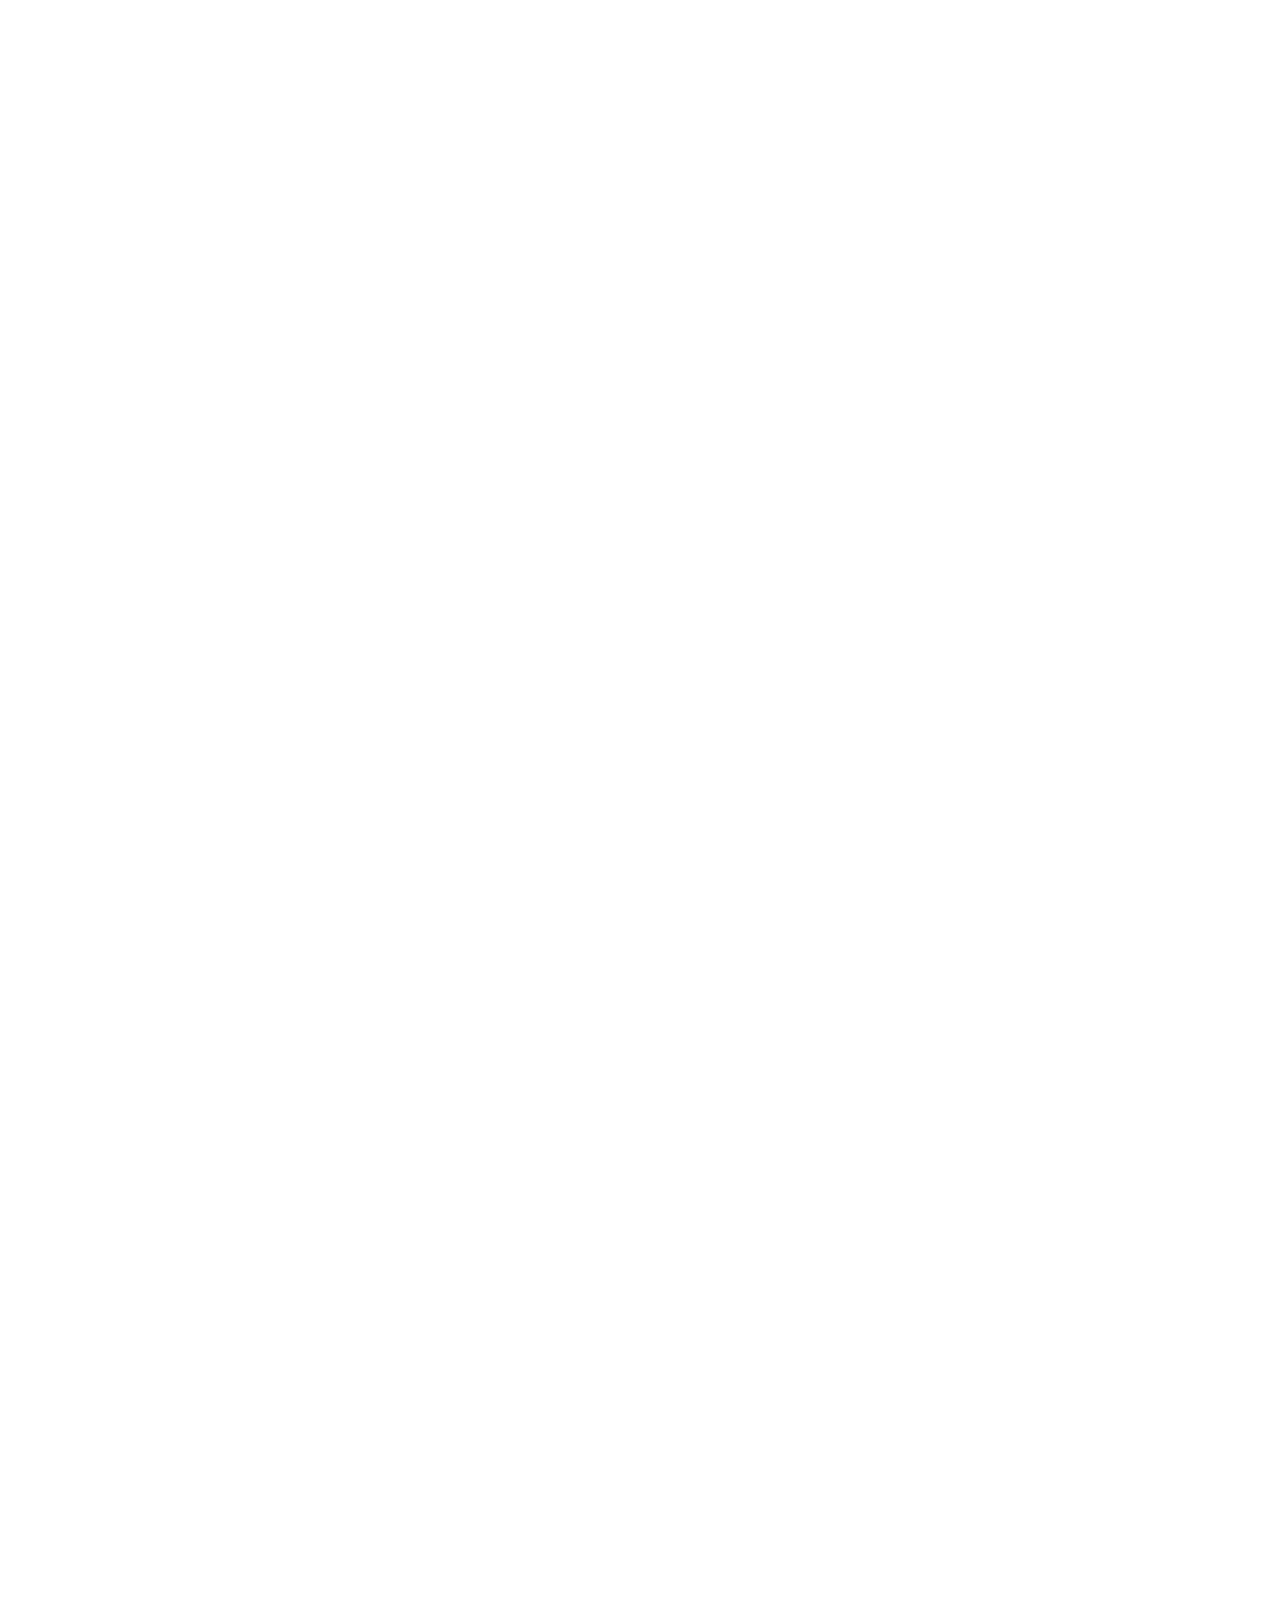
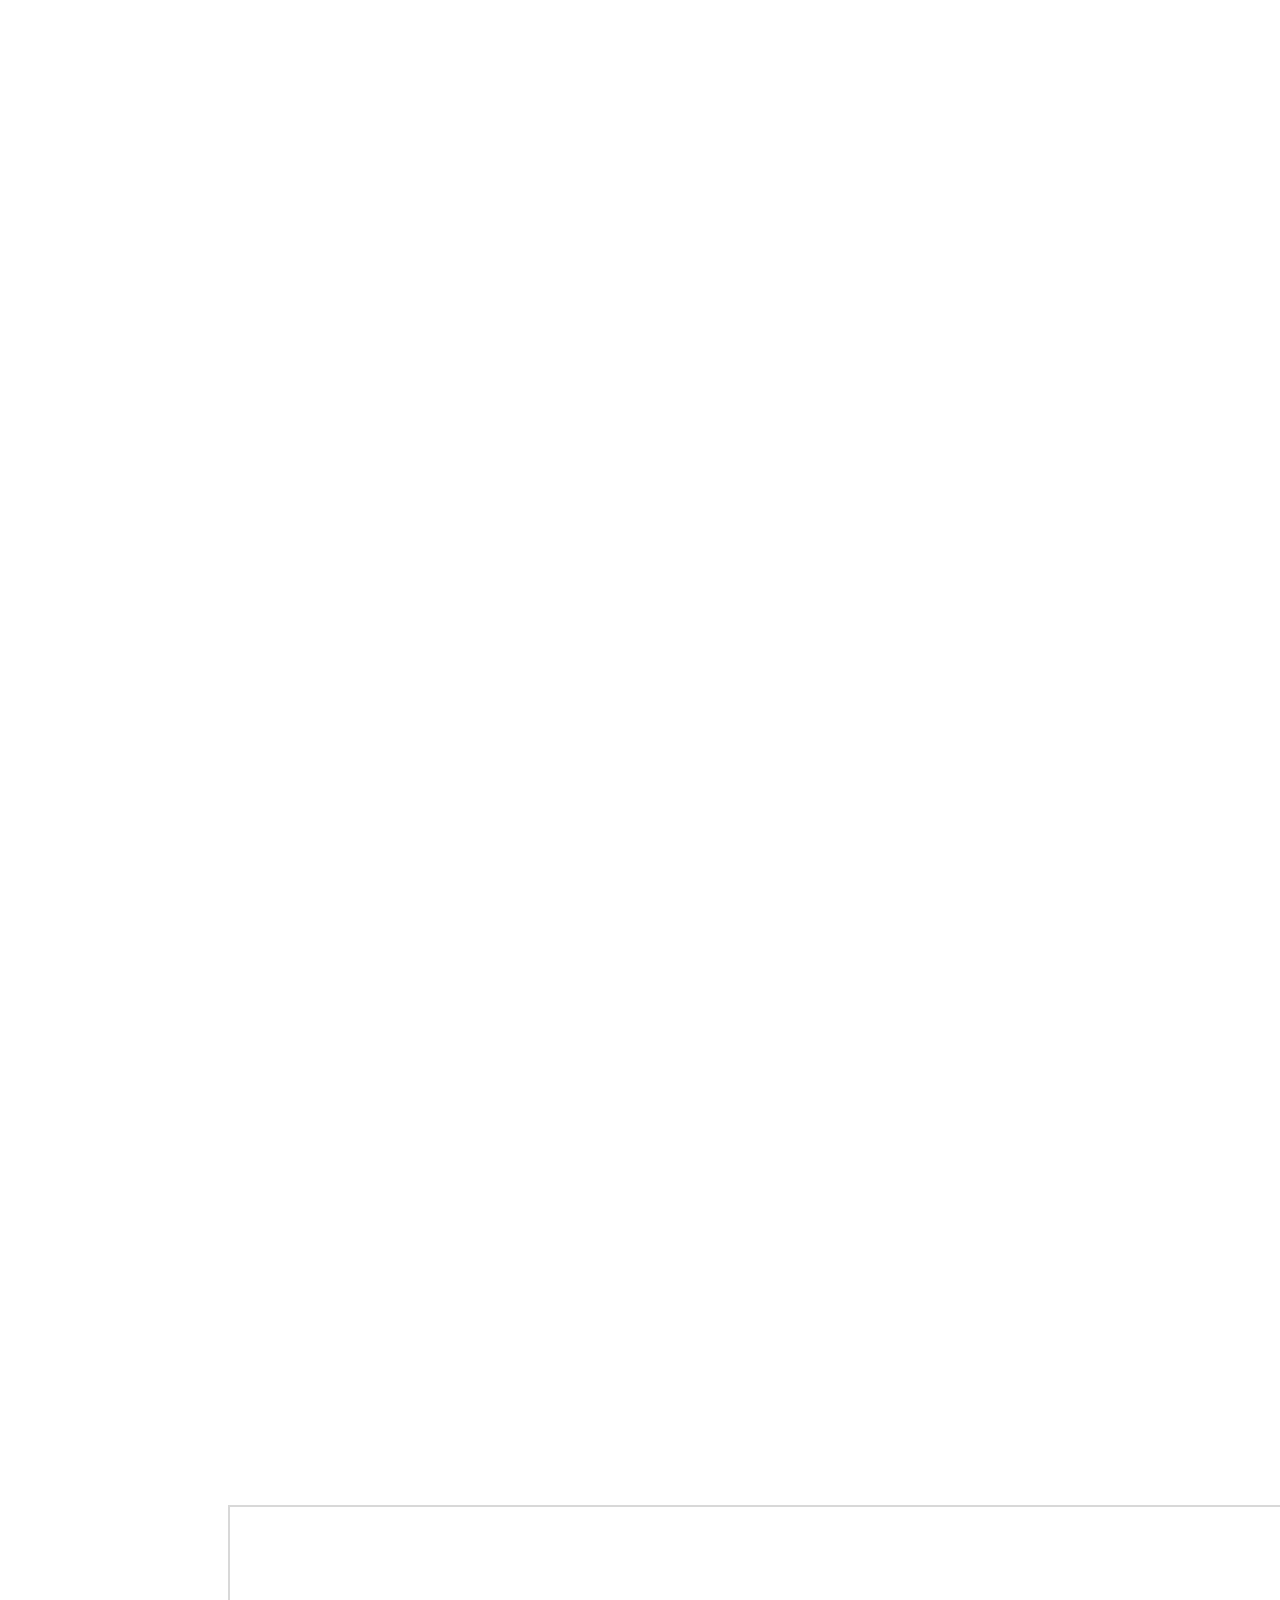
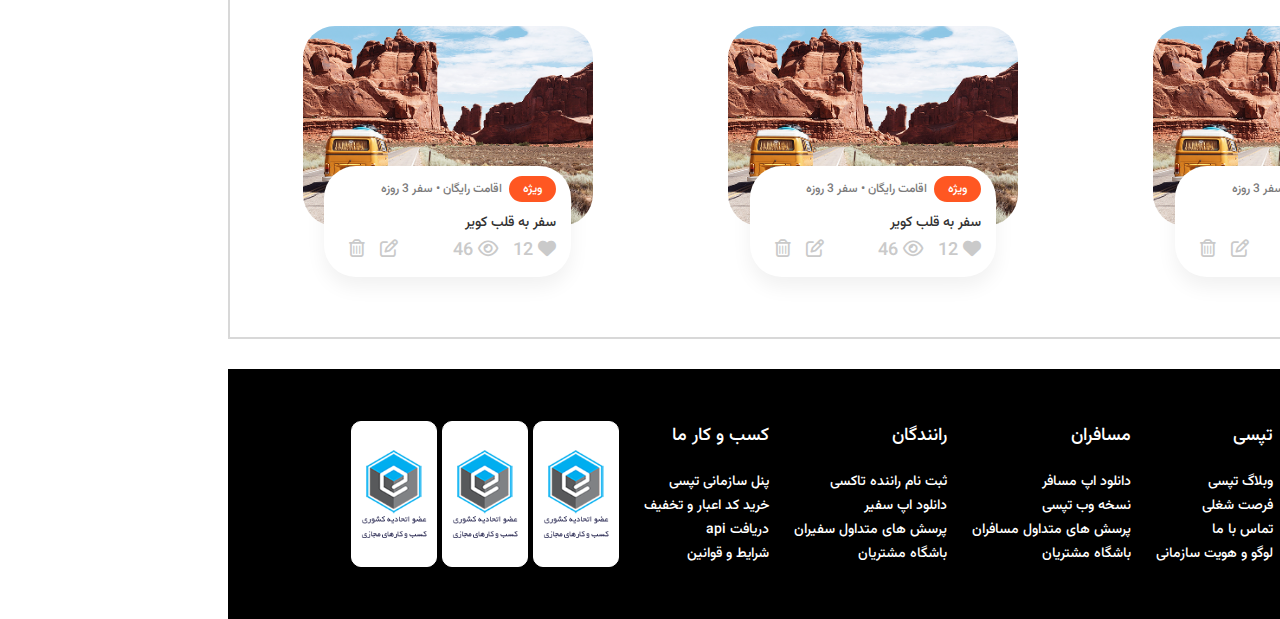
==== commit 381e4d47: "add travel section to index" ====
--- a/index.html
+++ b/index.html
@@ -16,451 +16,546 @@
     <link rel="stylesheet" href="https://unpkg.com/aos@next/dist/aos.css" />
   </head>
   <body>
-    <header class="main-header">
-      <nav class="nav container">
-        <div class="nav__logo">
-          <img src="/Assets/Icon/Tapsi-passenger.svg" alt="" />
-        </div>
-        <div class="nav__toggler">
-          <div class="bar bar1"></div>
-          <div class="bar bar2"></div>
-          <div class="bar bar3"></div>
-        </div>
-        <ul class="nav__list">
-          <li class="nav__items"><a href="#">پشتیبانی</a></li>
-          <li class="nav__items"><a href="#">خدمات کسب و کارها</a></li>
-          <li class="nav__items"><a href="#">فرصت های شغلی</a></li>
-          <li class="nav__items"><a href="#">وبلاگ</a></li>
-          <li class="cta"><a href="#">دانلود تپسی</a></li>
-        </ul>
-      </nav>
-    </header>
-
-    <div class="main-hero">
-      <picture>
-        <source
-          srcset="/Assets/Images/mobile_banner.png"
-          media="(max-width:768px)"
+    <div>
+      <header class="main-header">
+        <nav class="nav container">
+          <div class="nav__logo">
+            <img src="/Assets/Icon/Tapsi-passenger.svg" alt="" />
+          </div>
+          <div class="nav__toggler">
+            <div class="bar bar1"></div>
+            <div class="bar bar2"></div>
+            <div class="bar bar3"></div>
+          </div>
+          <ul class="nav__list">
+            <li class="nav__items"><a href="#">پشتیبانی</a></li>
+            <li class="nav__items"><a href="#">خدمات کسب و کارها</a></li>
+            <li class="nav__items"><a href="#">فرصت های شغلی</a></li>
+            <li class="nav__items"><a href="#">وبلاگ</a></li>
+            <li class="cta"><a href="#">دانلود تپسی</a></li>
+          </ul>
+        </nav>
+      </header>
+
+      <div class="main-hero">
+        <picture>
+          <source
+            srcset="/Assets/Images/mobile_banner.png"
+            media="(max-width:768px)"
+          />
+          <source
+            srcset="/Assets/Images/desktop_banner.png"
+            media="(min-width:768px)"
+          />
+          <img
+            src="/Assets/Images/desktop_banner.png"
+            alt="banner"
+            class="banner-img"
+          />
+        </picture>
+        <img
+          src="/Assets/Images/mockup-phone.png"
+          alt=""
+          class="main-hero__phone"
         />
-        <source
-          srcset="/Assets/Images/desktop_banner.png"
-          media="(min-width:768px)"
-        />
-        <img
-          src="/Assets/Images/desktop_banner.png"
-          alt="banner"
-          class="banner-img"
-        />
-      </picture>
-      <img
-        src="/Assets/Images/mockup-phone.png"
-        alt=""
-        class="main-hero__phone"
-      />
-      <div class="hero-wrapper container">
-        <div class="intro-btn">
-          <h1>تپسی</h1>
-          <h2>اپلیکیشن درخواست خودرو</h2>
-          <div class="intro-wrapper">
-            <div class="intro-btn__passenger">
-              <span><i class="fa-solid fa-arrow-down"></i></span>دانلود اپلیکیشن
-              مسافران
-            </div>
-            <div class="intro-btn__passenger">
-              <span><i class="fa-solid fa-arrow-down"></i></span>وب اپلیکیشن
-              مسافران
-            </div>
-            <div class="intro-btn__passenger passenger--dark">
-              <span><i class="fa-solid fa-arrow-down"></i></span>
-              دانلود اپلیکیشن رانندگان
-            </div>
-            <div class="intro-btn__passenger passenger--dark">
-              <span><i class="fa-solid fa-car"></i></span>
-              <p>ثبت نام رانندگان</p>
+        <div class="hero-wrapper container">
+          <div class="intro-btn">
+            <h1>تپسی</h1>
+            <h2>اپلیکیشن درخواست خودرو</h2>
+            <div class="intro-wrapper">
+              <div class="intro-btn__passenger">
+                <span><i class="fa-solid fa-arrow-down"></i></span>دانلود
+                اپلیکیشن مسافران
+              </div>
+              <div class="intro-btn__passenger">
+                <span><i class="fa-solid fa-arrow-down"></i></span>وب اپلیکیشن
+                مسافران
+              </div>
+              <div class="intro-btn__passenger passenger--dark">
+                <span><i class="fa-solid fa-arrow-down"></i></span>
+                دانلود اپلیکیشن رانندگان
+              </div>
+              <div class="intro-btn__passenger passenger--dark">
+                <span><i class="fa-solid fa-car"></i></span>
+                <p>ثبت نام رانندگان</p>
+              </div>
             </div>
           </div>
         </div>
       </div>
-    </div>
-    <section
-      class="services container"
-      data-aos="fade-down"
-      data-aos-duration="1000"
-    >
-      <h2>سرویس های تپسی</h2>
-      <div class="services__tabs">
-        <div class="services__tab">
-          <img src="/Assets/Images/cars/cc-classic.png" alt="" />
-          <p>کلاسیک</p>
-        </div>
-        <div class="services__tab">
-          <img src="/Assets/Images/cars/cc-wait-and-share.webp" alt="" />
-          <p>باهم سفر</p>
-        </div>
-        <div class="services__tab">
-          <img src="/Assets/Images/cars/cc-delivery.webp" alt="" />
-          <p>ارسال بسته</p>
-        </div>
-        <div class="services__tab">
-          <img src="/Assets/Images/cars/cc-tel.webp" alt="" />
-          <p>تلفنی</p>
-        </div>
-        <div class="services__tab">
-          <img src="/Assets/Images/cars/cc-plus.webp" alt="" />
-          <p>پلاس</p>
-        </div>
-        <div class="services__tab">
-          <img src="/Assets/Images/cars/cc-intercity.webp" alt="" />
-          <p>بین شهری</p>
-        </div>
-      </div>
-      <!-- new component! -->
-      <div class="tab container tab-content active">
-        <div class="tab__container">
-          <img
-            class="tab__images"
-            src="/Assets/Images/services/illus-classic.webp"
-            alt=""
-          />
-          <div class="tab-details">
-            <h2 class="details__title">تپسی کلاسیک</h2>
-            <p class="details__text">
-              با سرویس تپسی کلاسیک، سریع، آسان و به‌صرفه به مقصد برسید. دراین
-              سرویس می‌توانید به دو یا چند مقصد سفر کنید.
-            </p>
-          </div>
-        </div>
-      </div>
-      <!-- space -->
-      <div class="tab container tab-content">
-        <div class="tab__container">
-          <img
-            class="tab__images"
-            src="/Assets/Images/services/illus-wait-and-share.webp"
-            alt=""
-          />
-          <div class="tab-details">
-            <h2 class="details__title">با همسفر</h2>
-            <p class="details__text">
-              در سرویس باهمسفر تپسی، با یک مسافر دیگر هم مسیر می شوید. هزینه سفر
-              شما با این سرویس ٪۳۵ به صرفه‌تر از سفر کلاسیک است.
-            </p>
-          </div>
-        </div>
-      </div>
-      <!-- space -->
-      <div class="tab container tab-content">
-        <div class="tab__container">
-          <div class="image-container"></div>
-          <img
-            class="tab__images"
-            src="/Assets/Images/services/illus-delivery.webp"
-            alt=""
-          />
-
-          <div class="tab-details">
-            <h2 class="details__title">ارسال بسته</h2>
-            <p class="details__text">
-              شما می‌توانید با استفاده از سرویس ارسال بسته تپسی مرسولات خود را
-              با موتوپیک(بسته کوچک) یا اتوپیک (بسته بزرگ) ارسال کنید.
-            </p>
-          </div>
-        </div>
-      </div>
-      <!-- space -->
-      <div class="tab container tab-content">
-        <div class="tab__container">
-          <img
-            class="tab__images"
-            src="/Assets/Images/services/illus-tel.webp"
-            alt=""
-          />
-          <div class="tab-details">
-            <h2 class="details__title">تپسی تلفنی</h2>
-            <p class="details__text">
-              سرویس تپسی تلفنی یا ۱۶۳۰، این امکان را به شما می‌دهد که بدون نیاز
-              به اینترنت و اپلیکیشن، درخواست خودرو بدهید.کافیست با شماره ۱۶۳۰
-              تماس بگیرید.
-            </p>
-          </div>
-        </div>
-      </div>
-      <!-- space -->
-      <div class="tab container tab-content">
-        <div class="tab__container">
-          <img
-            class="tab__images"
-            src="/Assets/Images/services/illus-plus.webp"
-            alt=""
-          />
-
-          <div class="tab-details">
-            <h2 class="details__title">تپسی پلاس</h2>
-            <p class="details__text">
-              سرویس تپسی پلاس با ماشین‌های مدل بالاتر و کارکرد کمتر ارائه
-              می‌شود. در این سرویس امکان تعیین چند مقصد و توقف در مسیر وجود
-              دارد.
-            </p>
-          </div>
-        </div>
-      </div>
-      <div class="tab container tab-content">
-        <div class="tab__container">
-          <img
-            class="tab__images"
-            src="/Assets/Images/services/illus-intercity.webp"
-            alt=""
-          />
-          <div class="tab-details">
-            <h2 class="details__title">بین شهری</h2>
-            <p class="details__text">
-              با تاکسی اینترنتی بین شهری تپسی می‌توانید با قیمت مناسب و امنیت
-              بالا به شهرهای دور و نزدیک سفر کنید.
-            </p>
-          </div>
-        </div>
-      </div>
-    </section>
-
-    <section
-      class="feature container block"
-      data-aos="zoom-out-right"
-      data-aos-duration="2000"
-    >
-      <div class="feature__image">
-        <img src="/Assets/Images/i-mac.webp" alt="" />
-      </div>
-      <div class="feature__description">
-        <h2 class="feature__title">خدمات تپسی ویژه کسب‌وکارها</h2>
-        <p class="feature__text">
-          پنل سازمانی تپسی، یک سامانه تحت وب است که به سادگی امکان درخواست
-          هم‌زمان تعداد نامحدودی خودرو و پیک را برای کسب‌وکارها و سازمان‌ها
-          فراهم می‌کند. و با استفاده از آن می‌توانید ماموریت های درون‌شهری و
-          ارسال کالاهای خود را به سادگی مدیریت کنید.
-        </p>
-        <button class="btn btn--primary">ورود و ثبت نام پنل سازمانی</button>
-      </div>
-    </section>
-
-    <section
-      class="feature container block"
-      data-aos="zoom-out-left"
-      data-aos-duration="2000"
-    >
-      <div class="feature__image charge">
-        <img src="/Assets/Images/macbook 1.png" alt="" />
-      </div>
-      <div class="feature__description">
-        <h2 class="feature__title">خرید کد اعتبار تپسی</h2>
-        <p class="feature__text">
-          کاربران کسب و کارها و سازمان ها میتوانند به تعداد و مبلغ موردنظرشان کد
-          اعتبار یا کد تخفیف تپسی تهیه کرده برای خود پرسنل و یا مشتریانشان
-          استفاده کنند و از تخفیف ویژه تپسی نیز بهره مند شوند. این کدها امکان
-          .سفارشی سازی براساس مبدا مقصد زمان درصد و مبلغ را دارند
-        </p>
-        <button class="btn btn--primary">خرید کد اعتبار و تخفیف</button>
-      </div>
-    </section>
-
-    <section
-      class="container block"
-      data-aos="zoom-in-up"
-      data-aos-duration="2000"
-    >
-      <h2 class="block__heading">تعرفه های ویژه مشتریان</h2>
-      <section class="block-plan container block">
-        <!-- PlanA -->
-        <div class="plan">
-          <div class="card card--secondary">
-            <header class="card__header">
-              <div class="plan__introduction">
-                <span class="plan__name">عادی</span>
-                <span class="badge badge--secendary">10% OFF</span>
-              </div>
-              <span class="plan__price">290,000</span>
-              <span class="plan__billing-cycle">ماهانه/تومان</span>
-              <span class="plan__description">سرویس ماشین های معمولی</span>
-            </header>
-            <div class="card__body">
-              <ul class="list list--tick">
-                <li class="list__items">کیفیت افتضاح</li>
-                <li class="list__items">چهار تا چرخ داره</li>
-                <li class="list__items">راننده چل و بی اعصاب</li>
-              </ul>
-              <button class="btn btn--secendary btn--block">ثبت سفارش</button>
-            </div>
-          </div>
-        </div>
-        <!-- PlanB -->
-        <div class="plan plan--primary">
-          <div class="card card--primary">
-            <header class="card__header">
-              <div class="plan__introduction">
-                <span class="plan__name">اقتصادی</span>
-                <span class="badge badge--primary">15% OFF</span>
-              </div>
-              <span class="plan__price">390,000</span>
-              <span class="plan__billing-cycle">ماهانه/تومان</span>
-              <span class="plan__description">سرویس ماشین های کلاسیک</span>
-            </header>
-            <div class="card__body">
-              <ul class="list list--tick">
-                <li class="list__items">کیفیت عالی</li>
-                <li class="list__items">کم سر و صدا</li>
-                <li class="list__items">سرویس روزانه</li>
-              </ul>
-              <button class="btn btn--primary btn--block">ثبت سفارش</button>
-            </div>
-          </div>
-        </div>
-        <!-- PlanC -->
-        <div class="plan">
-          <div class="card card--secondary">
-            <header class="card__header">
-              <div class="plan__introduction">
-                <span class="plan__name">ویژه</span>
-                <span class="badge badge--secendary">20% OFF</span>
-              </div>
-              <span class="plan__price">490,000</span>
-              <span class="plan__billing-cycle">ماهانه/تومان</span>
-              <span class="plan__description">سرویس ماشین های مدل بالا</span>
-            </header>
-            <div class="card__body">
-              <ul class="list list--tick">
-                <li class="list__items">کیفیت خیلی خفن</li>
-                <li class="list__items">بی سر و صدا</li>
-                <li class="list__items">سرویس روزانه</li>
-              </ul>
-              <button class="btn btn--secendary btn--block">ثبت سفارش</button>
+      <section
+        class="services container"
+        data-aos="fade-down"
+        data-aos-duration="1000"
+      >
+        <h2>سرویس های تپسی</h2>
+        <div class="services__tabs">
+          <div class="services__tab">
+            <img src="/Assets/Images/cars/cc-classic.png" alt="" />
+            <p>کلاسیک</p>
+          </div>
+          <div class="services__tab">
+            <img src="/Assets/Images/cars/cc-wait-and-share.webp" alt="" />
+            <p>باهم سفر</p>
+          </div>
+          <div class="services__tab">
+            <img src="/Assets/Images/cars/cc-delivery.webp" alt="" />
+            <p>ارسال بسته</p>
+          </div>
+          <div class="services__tab">
+            <img src="/Assets/Images/cars/cc-tel.webp" alt="" />
+            <p>تلفنی</p>
+          </div>
+          <div class="services__tab">
+            <img src="/Assets/Images/cars/cc-plus.webp" alt="" />
+            <p>پلاس</p>
+          </div>
+          <div class="services__tab">
+            <img src="/Assets/Images/cars/cc-intercity.webp" alt="" />
+            <p>بین شهری</p>
+          </div>
+        </div>
+        <!-- new component! -->
+        <div class="tab container tab-content active">
+          <div class="tab__container">
+            <img
+              class="tab__images"
+              src="/Assets/Images/services/illus-classic.webp"
+              alt=""
+            />
+            <div class="tab-details">
+              <h2 class="details__title">تپسی کلاسیک</h2>
+              <p class="details__text">
+                با سرویس تپسی کلاسیک، سریع، آسان و به‌صرفه به مقصد برسید. دراین
+                سرویس می‌توانید به دو یا چند مقصد سفر کنید.
+              </p>
+            </div>
+          </div>
+        </div>
+        <!-- space -->
+        <div class="tab container tab-content">
+          <div class="tab__container">
+            <img
+              class="tab__images"
+              src="/Assets/Images/services/illus-wait-and-share.webp"
+              alt=""
+            />
+            <div class="tab-details">
+              <h2 class="details__title">با همسفر</h2>
+              <p class="details__text">
+                در سرویس باهمسفر تپسی، با یک مسافر دیگر هم مسیر می شوید. هزینه
+                سفر شما با این سرویس ٪۳۵ به صرفه‌تر از سفر کلاسیک است.
+              </p>
+            </div>
+          </div>
+        </div>
+        <!-- space -->
+        <div class="tab container tab-content">
+          <div class="tab__container">
+            <div class="image-container"></div>
+            <img
+              class="tab__images"
+              src="/Assets/Images/services/illus-delivery.webp"
+              alt=""
+            />
+
+            <div class="tab-details">
+              <h2 class="details__title">ارسال بسته</h2>
+              <p class="details__text">
+                شما می‌توانید با استفاده از سرویس ارسال بسته تپسی مرسولات خود را
+                با موتوپیک(بسته کوچک) یا اتوپیک (بسته بزرگ) ارسال کنید.
+              </p>
+            </div>
+          </div>
+        </div>
+        <!-- space -->
+        <div class="tab container tab-content">
+          <div class="tab__container">
+            <img
+              class="tab__images"
+              src="/Assets/Images/services/illus-tel.webp"
+              alt=""
+            />
+            <div class="tab-details">
+              <h2 class="details__title">تپسی تلفنی</h2>
+              <p class="details__text">
+                سرویس تپسی تلفنی یا ۱۶۳۰، این امکان را به شما می‌دهد که بدون
+                نیاز به اینترنت و اپلیکیشن، درخواست خودرو بدهید.کافیست با شماره
+                ۱۶۳۰ تماس بگیرید.
+              </p>
+            </div>
+          </div>
+        </div>
+        <!-- space -->
+        <div class="tab container tab-content">
+          <div class="tab__container">
+            <img
+              class="tab__images"
+              src="/Assets/Images/services/illus-plus.webp"
+              alt=""
+            />
+
+            <div class="tab-details">
+              <h2 class="details__title">تپسی پلاس</h2>
+              <p class="details__text">
+                سرویس تپسی پلاس با ماشین‌های مدل بالاتر و کارکرد کمتر ارائه
+                می‌شود. در این سرویس امکان تعیین چند مقصد و توقف در مسیر وجود
+                دارد.
+              </p>
+            </div>
+          </div>
+        </div>
+        <div class="tab container tab-content">
+          <div class="tab__container">
+            <img
+              class="tab__images"
+              src="/Assets/Images/services/illus-intercity.webp"
+              alt=""
+            />
+            <div class="tab-details">
+              <h2 class="details__title">بین شهری</h2>
+              <p class="details__text">
+                با تاکسی اینترنتی بین شهری تپسی می‌توانید با قیمت مناسب و امنیت
+                بالا به شهرهای دور و نزدیک سفر کنید.
+              </p>
             </div>
           </div>
         </div>
       </section>
-    </section>
-
-    <section
-      class="container block"
-      data-aos="zoom-in-down"
-      data-aos-duration="2000"
-    >
-      <h2>تماس با ما</h2>
-      <section class="contact-us container block">
-        <div class="contact-us__social">
-          <span class="icons-container">
-            <svg class="icons">
-              <use
-                xlink:href="/Assets/Icon/svgsprite.svg#icons8-facebook"
-              ></use>
-            </svg>
-          </span>
-          <span class="icons-container">
-            <svg class="icons">
-              <use
-                xlink:href="/Assets/Icon/svgsprite.svg#icons8-linkedin"
-              ></use>
-            </svg>
-          </span>
-          <span class="icons-container">
-            <svg class="icons">
-              <use xlink:href="/Assets/Icon/svgsprite.svg#icons8-twitter"></use>
-            </svg>
-          </span>
-        </div>
-        <div class="contact-us__icons">
-          <span class="icons-holder">
-            <span class="icons-holder__label"
-              >کردستان خیابان اول دسته راست</span
-            >
+
+      <section
+        class="feature container block"
+        data-aos="zoom-out-right"
+        data-aos-duration="2000"
+      >
+        <div class="feature__image">
+          <img src="/Assets/Images/i-mac.webp" alt="" />
+        </div>
+        <div class="feature__description">
+          <h2 class="feature__title">خدمات تپسی ویژه کسب‌وکارها</h2>
+          <p class="feature__text">
+            پنل سازمانی تپسی، یک سامانه تحت وب است که به سادگی امکان درخواست
+            هم‌زمان تعداد نامحدودی خودرو و پیک را برای کسب‌وکارها و سازمان‌ها
+            فراهم می‌کند. و با استفاده از آن می‌توانید ماموریت های درون‌شهری و
+            ارسال کالاهای خود را به سادگی مدیریت کنید.
+          </p>
+          <button class="btn btn--primary">ورود و ثبت نام پنل سازمانی</button>
+        </div>
+      </section>
+
+      <section
+        class="feature container block"
+        data-aos="zoom-out-left"
+        data-aos-duration="2000"
+      >
+        <div class="feature__image charge">
+          <img src="/Assets/Images/macbook 1.png" alt="" />
+        </div>
+        <div class="feature__description">
+          <h2 class="feature__title">خرید کد اعتبار تپسی</h2>
+          <p class="feature__text">
+            کاربران کسب و کارها و سازمان ها میتوانند به تعداد و مبلغ موردنظرشان
+            کد اعتبار یا کد تخفیف تپسی تهیه کرده برای خود پرسنل و یا مشتریانشان
+            استفاده کنند و از تخفیف ویژه تپسی نیز بهره مند شوند. این کدها امکان
+            .سفارشی سازی براساس مبدا مقصد زمان درصد و مبلغ را دارند
+          </p>
+          <button class="btn btn--primary">خرید کد اعتبار و تخفیف</button>
+        </div>
+      </section>
+
+      <section
+        class="container block"
+        data-aos="zoom-in-up"
+        data-aos-duration="2000"
+      >
+        <h2 class="block__heading">تعرفه های ویژه مشتریان</h2>
+        <section class="block-plan container block">
+          <!-- PlanA -->
+          <div class="plan">
+            <div class="card card--secondary">
+              <header class="card__header">
+                <div class="plan__introduction">
+                  <span class="plan__name">عادی</span>
+                  <span class="badge badge--secendary">10% OFF</span>
+                </div>
+                <span class="plan__price">290,000</span>
+                <span class="plan__billing-cycle">ماهانه/تومان</span>
+                <span class="plan__description">سرویس ماشین های معمولی</span>
+              </header>
+              <div class="card__body">
+                <ul class="list list--tick">
+                  <li class="list__items">کیفیت افتضاح</li>
+                  <li class="list__items">چهار تا چرخ داره</li>
+                  <li class="list__items">راننده چل و بی اعصاب</li>
+                </ul>
+                <button class="btn btn--secendary btn--block">ثبت سفارش</button>
+              </div>
+            </div>
+          </div>
+          <!-- PlanB -->
+          <div class="plan plan--primary">
+            <div class="card card--primary">
+              <header class="card__header">
+                <div class="plan__introduction">
+                  <span class="plan__name">اقتصادی</span>
+                  <span class="badge badge--primary">15% OFF</span>
+                </div>
+                <span class="plan__price">390,000</span>
+                <span class="plan__billing-cycle">ماهانه/تومان</span>
+                <span class="plan__description">سرویس ماشین های کلاسیک</span>
+              </header>
+              <div class="card__body">
+                <ul class="list list--tick">
+                  <li class="list__items">کیفیت عالی</li>
+                  <li class="list__items">کم سر و صدا</li>
+                  <li class="list__items">سرویس روزانه</li>
+                </ul>
+                <button class="btn btn--primary btn--block">ثبت سفارش</button>
+              </div>
+            </div>
+          </div>
+          <!-- PlanC -->
+          <div class="plan">
+            <div class="card card--secondary">
+              <header class="card__header">
+                <div class="plan__introduction">
+                  <span class="plan__name">ویژه</span>
+                  <span class="badge badge--secendary">20% OFF</span>
+                </div>
+                <span class="plan__price">490,000</span>
+                <span class="plan__billing-cycle">ماهانه/تومان</span>
+                <span class="plan__description">سرویس ماشین های مدل بالا</span>
+              </header>
+              <div class="card__body">
+                <ul class="list list--tick">
+                  <li class="list__items">کیفیت خیلی خفن</li>
+                  <li class="list__items">بی سر و صدا</li>
+                  <li class="list__items">سرویس روزانه</li>
+                </ul>
+                <button class="btn btn--secendary btn--block">ثبت سفارش</button>
+              </div>
+            </div>
+          </div>
+        </section>
+      </section>
+
+      <section
+        class="container block"
+        data-aos="zoom-in-down"
+        data-aos-duration="2000"
+      >
+        <h2>تماس با ما</h2>
+        <section class="contact-us container block">
+          <div class="contact-us__social">
             <span class="icons-container">
               <svg class="icons">
-                <use xlink:href="/Assets/Icon/svgsprite.svg#Location"></use>
+                <use
+                  xlink:href="/Assets/Icon/svgsprite.svg#icons8-facebook"
+                ></use>
               </svg>
             </span>
-          </span>
-          <span class="icons-holder">
-            <span class="icons-holder__label">09185465825</span>
             <span class="icons-container">
               <svg class="icons">
-                <use xlink:href="/Assets/Icon/svgsprite.svg#Calling"></use>
+                <use
+                  xlink:href="/Assets/Icon/svgsprite.svg#icons8-linkedin"
+                ></use>
               </svg>
             </span>
-          </span>
-          <span class="icons-holder">
-            <span class="icons-holder__label">saheb@gmail.com</span>
             <span class="icons-container">
               <svg class="icons">
-                <use xlink:href="/Assets/Icon/svgsprite.svg#Message"></use>
+                <use
+                  xlink:href="/Assets/Icon/svgsprite.svg#icons8-twitter"
+                ></use>
               </svg>
             </span>
-          </span>
-        </div>
-        <div class="contact-us__map">
-          <img src="/Assets/Images/@ map screen.png" alt="ta location" />
-        </div>
-        <div class="contact-us__form">
-          <div class="form-wraper">
-            <h3>نظرات شما</h3>
-            <form>
-              <input type="text" placeholder="نام و نام خانوادگی" />
-              <input type="email" placeholder="ایمیل" />
-              <textarea
-                cols="30"
-                rows="10"
-                placeholder="نظرات خود را وارد کنید."
-              ></textarea>
-              <button type="submit" class="btn btn--primary">Send</button>
-            </form>
-          </div>
-        </div>
+          </div>
+          <div class="contact-us__icons">
+            <span class="icons-holder">
+              <span class="icons-holder__label"
+                >کردستان خیابان اول دسته راست</span
+              >
+              <span class="icons-container">
+                <svg class="icons">
+                  <use xlink:href="/Assets/Icon/svgsprite.svg#Location"></use>
+                </svg>
+              </span>
+            </span>
+            <span class="icons-holder">
+              <span class="icons-holder__label">09185465825</span>
+              <span class="icons-container">
+                <svg class="icons">
+                  <use xlink:href="/Assets/Icon/svgsprite.svg#Calling"></use>
+                </svg>
+              </span>
+            </span>
+            <span class="icons-holder">
+              <span class="icons-holder__label">saheb@gmail.com</span>
+              <span class="icons-container">
+                <svg class="icons">
+                  <use xlink:href="/Assets/Icon/svgsprite.svg#Message"></use>
+                </svg>
+              </span>
+            </span>
+          </div>
+          <div class="contact-us__map">
+            <img src="/Assets/Images/@ map screen.png" alt="ta location" />
+          </div>
+          <div class="contact-us__form">
+            <div class="form-wraper">
+              <h3>نظرات شما</h3>
+              <form>
+                <input type="text" placeholder="نام و نام خانوادگی" />
+                <input type="email" placeholder="ایمیل" />
+                <textarea
+                  cols="30"
+                  rows="10"
+                  placeholder="نظرات خود را وارد کنید."
+                ></textarea>
+                <button type="submit" class="btn btn--primary">Send</button>
+              </form>
+            </div>
+          </div>
+        </section>
       </section>
-    </section>
-
-    <footer class="main-footer">
-      <div class="footer container">
-        <div class="footer__items">
-          <h6>تپسی</h6>
-          <a href="#">وبلاگ تپسی</a><a href="#">فرصت شغلی</a
-          ><a href="#">تماس با ما</a><a href="#">لوگو و هویت سازمانی</a>
-        </div>
-        <div class="footer__items">
-          <h6>تپسی</h6>
-          <a href="#">وبلاگ تپسی</a><a href="#">فرصت شغلی</a
-          ><a href="#">تماس با ما</a><a href="#">لوگو و هویت سازمانی</a>
-        </div>
-        <div class="footer__items">
-          <h6>مسافران</h6>
-          <a href="#">دانلود اپ مسافر</a><a href="#">نسخه وب تپسی</a
-          ><a href="#">پرسش های متداول مسافران</a><a href="#">باشگاه مشتریان</a>
-        </div>
-        <div class="footer__items">
-          <h6>رانندگان</h6>
-          <a href="#">ثبت نام راننده تاکسی</a><a href="#">دانلود اپ سفیر</a
-          ><a href="#">پرسش های متداول سفیران</a><a href="#">باشگاه مشتریان</a>
-        </div>
-        <div class="footer__items">
-          <h6>کسب و کار ما</h6>
-          <a href="#">پنل سازمانی تپسی</a><a href="#">خرید کد اعبار و تخفیف</a
-          ><a href="#">دریافت api</a><a href="#">شرایط و قوانین</a>
-        </div>
-        <div class="footer__items enemad">
-          <div class="items__container">
-            <img src="/Assets/Images/etehadiye.png" alt="" />
-          </div>
-          <div class="items__container">
-            <img src="/Assets/Images/etehadiye.png" alt="" />
-          </div>
-          <div class="items__container">
-            <img src="/Assets/Images/etehadiye.png" alt="" />
-          </div>
-        </div>
-      </div>
-    </footer>
-
-    <script src="/js/main.js"></script>
-    <script src="/js/services.js"></script>
-    <script src="https://unpkg.com/aos@next/dist/aos.js"></script>
-    <script>
-      AOS.init();
-    </script>
+
+      <section class="teravel container">
+        <h2>جوایز ویژه</h2>
+        <div class="travel__slides">
+          <div class="travel__slide">
+            <div class="slide__image">
+              <img
+                src="/Assets/Images/dino-reichmuth-A5rCN8626Ck-unsplash 7.png"
+                alt=""
+              />
+            </div>
+            <div class="slide__detail">
+              <div class="slide__header">
+                <span class="badge badge--primary">ویژه</span>
+                <p>اقامت رایگان &bull; سفر 3 روزه</p>
+              </div>
+              <p class="slide__title">سفر به قلب کویر</p>
+              <div class="slide__icons">
+                <div class="icons__right">
+                  <i class="fas fa-heart"></i>
+                  <span>12</span>
+                  <i class="far fa-eye"></i>
+                  <span>46</span>
+                </div>
+                <div class="icons__left">
+                  <i class="far fa-edit"></i>
+                  <i class="far fa-trash-alt"></i>
+                </div>
+              </div>
+            </div>
+          </div>
+
+          <div class="travel__slide">
+            <div class="slide__image">
+              <img
+                src="/Assets/Images/dino-reichmuth-A5rCN8626Ck-unsplash 7.png"
+                alt=""
+              />
+            </div>
+            <div class="slide__detail">
+              <div class="slide__header">
+                <span class="badge badge--primary">ویژه</span>
+                <p>اقامت رایگان &bull; سفر 3 روزه</p>
+              </div>
+              <p class="slide__title">سفر به قلب کویر</p>
+              <div class="slide__icons">
+                <div class="icons__right">
+                  <i class="fas fa-heart"></i>
+                  <span>12</span>
+                  <i class="far fa-eye"></i>
+                  <span>46</span>
+                </div>
+                <div class="icons__left">
+                  <i class="far fa-edit"></i>
+                  <i class="far fa-trash-alt"></i>
+                </div>
+              </div>
+            </div>
+          </div>
+
+          <div class="travel__slide">
+            <div class="slide__image">
+              <img
+                src="/Assets/Images/dino-reichmuth-A5rCN8626Ck-unsplash 7.png"
+                alt=""
+              />
+            </div>
+            <div class="slide__detail">
+              <div class="slide__header">
+                <span class="badge badge--primary">ویژه</span>
+                <p>اقامت رایگان &bull; سفر 3 روزه</p>
+              </div>
+              <p class="slide__title">سفر به قلب کویر</p>
+              <div class="slide__icons">
+                <div class="icons__right">
+                  <i class="fas fa-heart"></i>
+                  <span>12</span>
+                  <i class="far fa-eye"></i>
+                  <span>46</span>
+                </div>
+                <div class="icons__left">
+                  <i class="far fa-edit"></i>
+                  <i class="far fa-trash-alt"></i>
+                </div>
+              </div>
+            </div>
+          </div>
+        </div>
+      </section>
+
+      <footer class="main-footer">
+        <div class="footer container">
+          <div class="footer__items">
+            <h6>تپسی</h6>
+            <a href="#">وبلاگ تپسی</a><a href="#">فرصت شغلی</a
+            ><a href="#">تماس با ما</a><a href="#">لوگو و هویت سازمانی</a>
+          </div>
+          <div class="footer__items">
+            <h6>تپسی</h6>
+            <a href="#">وبلاگ تپسی</a><a href="#">فرصت شغلی</a
+            ><a href="#">تماس با ما</a><a href="#">لوگو و هویت سازمانی</a>
+          </div>
+          <div class="footer__items">
+            <h6>مسافران</h6>
+            <a href="#">دانلود اپ مسافر</a><a href="#">نسخه وب تپسی</a
+            ><a href="#">پرسش های متداول مسافران</a
+            ><a href="#">باشگاه مشتریان</a>
+          </div>
+          <div class="footer__items">
+            <h6>رانندگان</h6>
+            <a href="#">ثبت نام راننده تاکسی</a><a href="#">دانلود اپ سفیر</a
+            ><a href="#">پرسش های متداول سفیران</a
+            ><a href="#">باشگاه مشتریان</a>
+          </div>
+          <div class="footer__items">
+            <h6>کسب و کار ما</h6>
+            <a href="#">پنل سازمانی تپسی</a><a href="#">خرید کد اعبار و تخفیف</a
+            ><a href="#">دریافت api</a><a href="#">شرایط و قوانین</a>
+          </div>
+          <div class="footer__items enemad">
+            <div class="items__container">
+              <img src="/Assets/Images/etehadiye.png" alt="" />
+            </div>
+            <div class="items__container">
+              <img src="/Assets/Images/etehadiye.png" alt="" />
+            </div>
+            <div class="items__container">
+              <img src="/Assets/Images/etehadiye.png" alt="" />
+            </div>
+          </div>
+        </div>
+      </footer>
+
+      <script src="/js/main.js"></script>
+      <script src="/js/services.js"></script>
+      <script src="https://unpkg.com/aos@next/dist/aos.js"></script>
+      <script>
+        AOS.init();
+      </script>
+    </div>
   </body>
 </html>
--- a/Css/style.css
+++ b/Css/style.css
@@ -486,7 +486,7 @@
 .footer {
   display: flex;
   flex-direction: column;
-  padding: 1rem;
+  padding: 1rem 0;
 }
 
 .footer__items {
@@ -863,3 +863,95 @@
     padding: 10rem 2rem;
   }
 }
+
+/* TRAVEL SECTION */
+.teravel {
+  border: 2px solid #d8d8d8;
+  margin-bottom: 3rem;
+}
+
+.teravel h2 {
+  font-size: 3.5rem;
+  font-weight: 700;
+  margin: 3rem;
+}
+
+.travel__slides {
+  display: flex;
+  justify-content: space-around;
+  align-items: center;
+  overflow-x: auto;
+}
+
+.travel__slides::-webkit-scrollbar {
+  display: none;
+}
+
+.travel__slide {
+  flex: 0 0 290px;
+  display: flex;
+  flex-direction: column;
+  justify-content: center;
+  align-items: center;
+  margin-left: 1rem;
+}
+
+.travel__slide:not(:last-child) {
+  margin-left: 2;
+}
+
+.slide__image {
+  width: 100%;
+  height: 200px;
+}
+
+.slide__image img {
+  width: 100%;
+  height: 100%;
+  object-fit: cover;
+  border-radius: 32px;
+}
+
+.slide__detail {
+  background-color: #fff;
+  border-radius: 32px;
+  transform: translateY(-6rem);
+  box-shadow: 0 10px 20px rgba(0, 0, 0, 0.06);
+  padding: 1rem 1.5rem;
+  width: 85%;
+}
+
+.slide__detail .slide__title {
+  font-size: 1.4rem;
+  font-weight: 800;
+  margin-top: 1rem;
+}
+
+.slide__header {
+  display: flex;
+  justify-content: flex-start;
+  align-items: center;
+  color: #7b7b7b;
+}
+
+.slide__header p {
+  font-size: 1.2rem;
+  margin-right: 0.7rem;
+}
+
+.slide__header .badge {
+  font-size: 1.2rem;
+  padding: 0.1rem 1.2rem;
+}
+
+.slide__detail .slide__icons {
+  display: flex;
+  justify-content: space-between;
+  align-items: center;
+  color: #cacaca;
+}
+
+.icons__right span,
+.icons__left i {
+  margin-left: 1rem;
+}
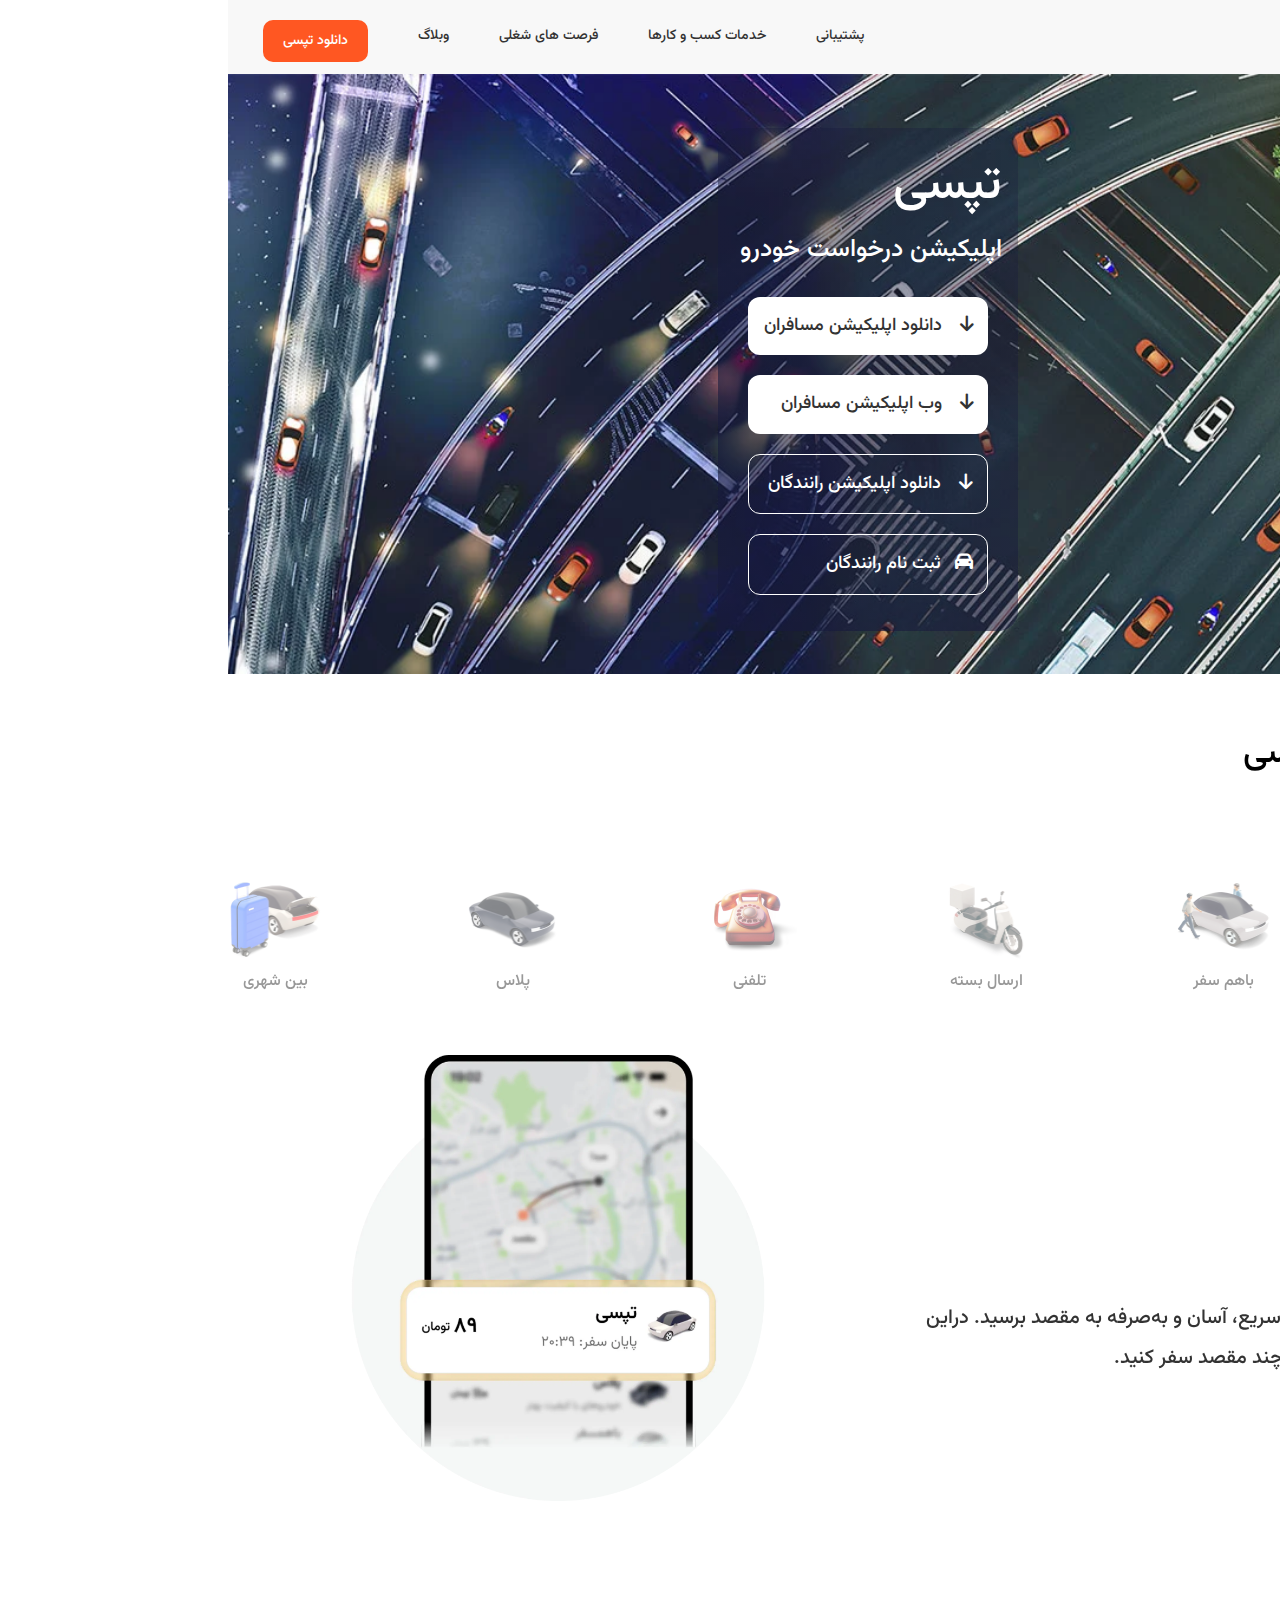
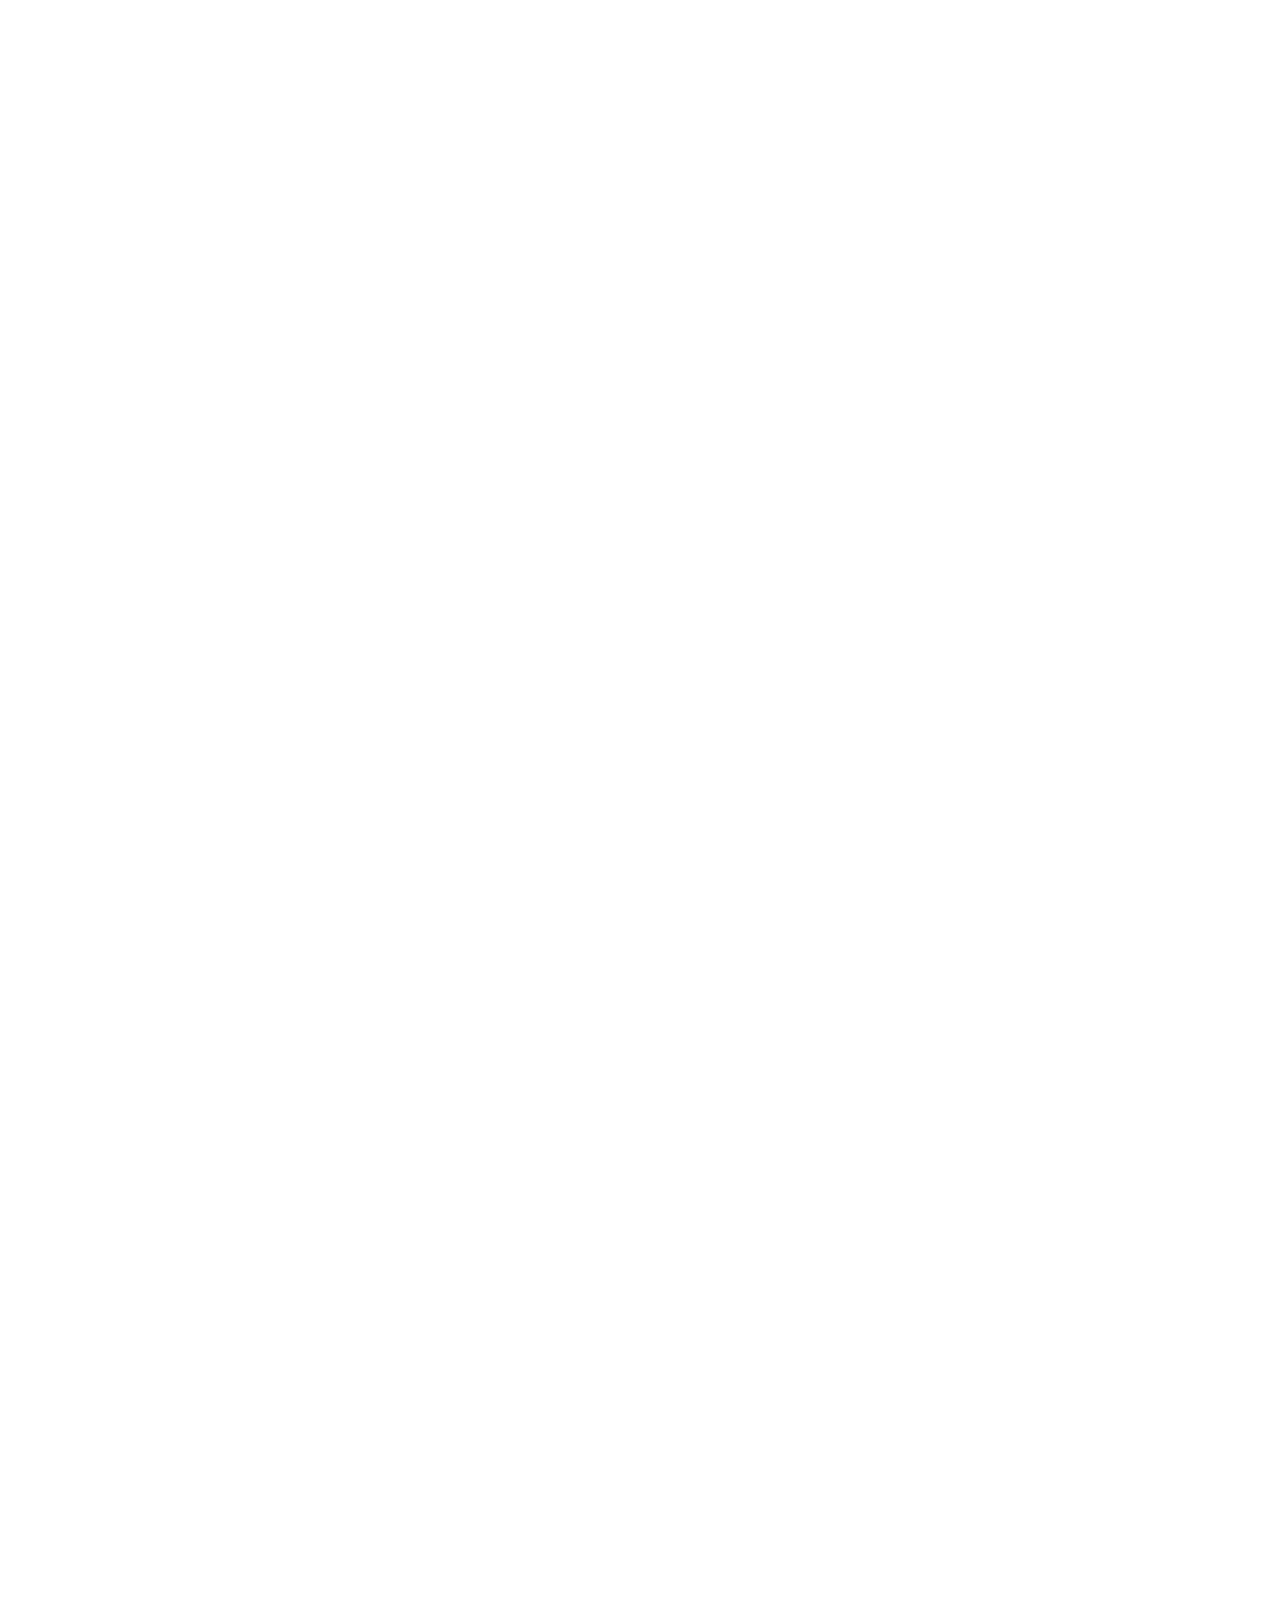
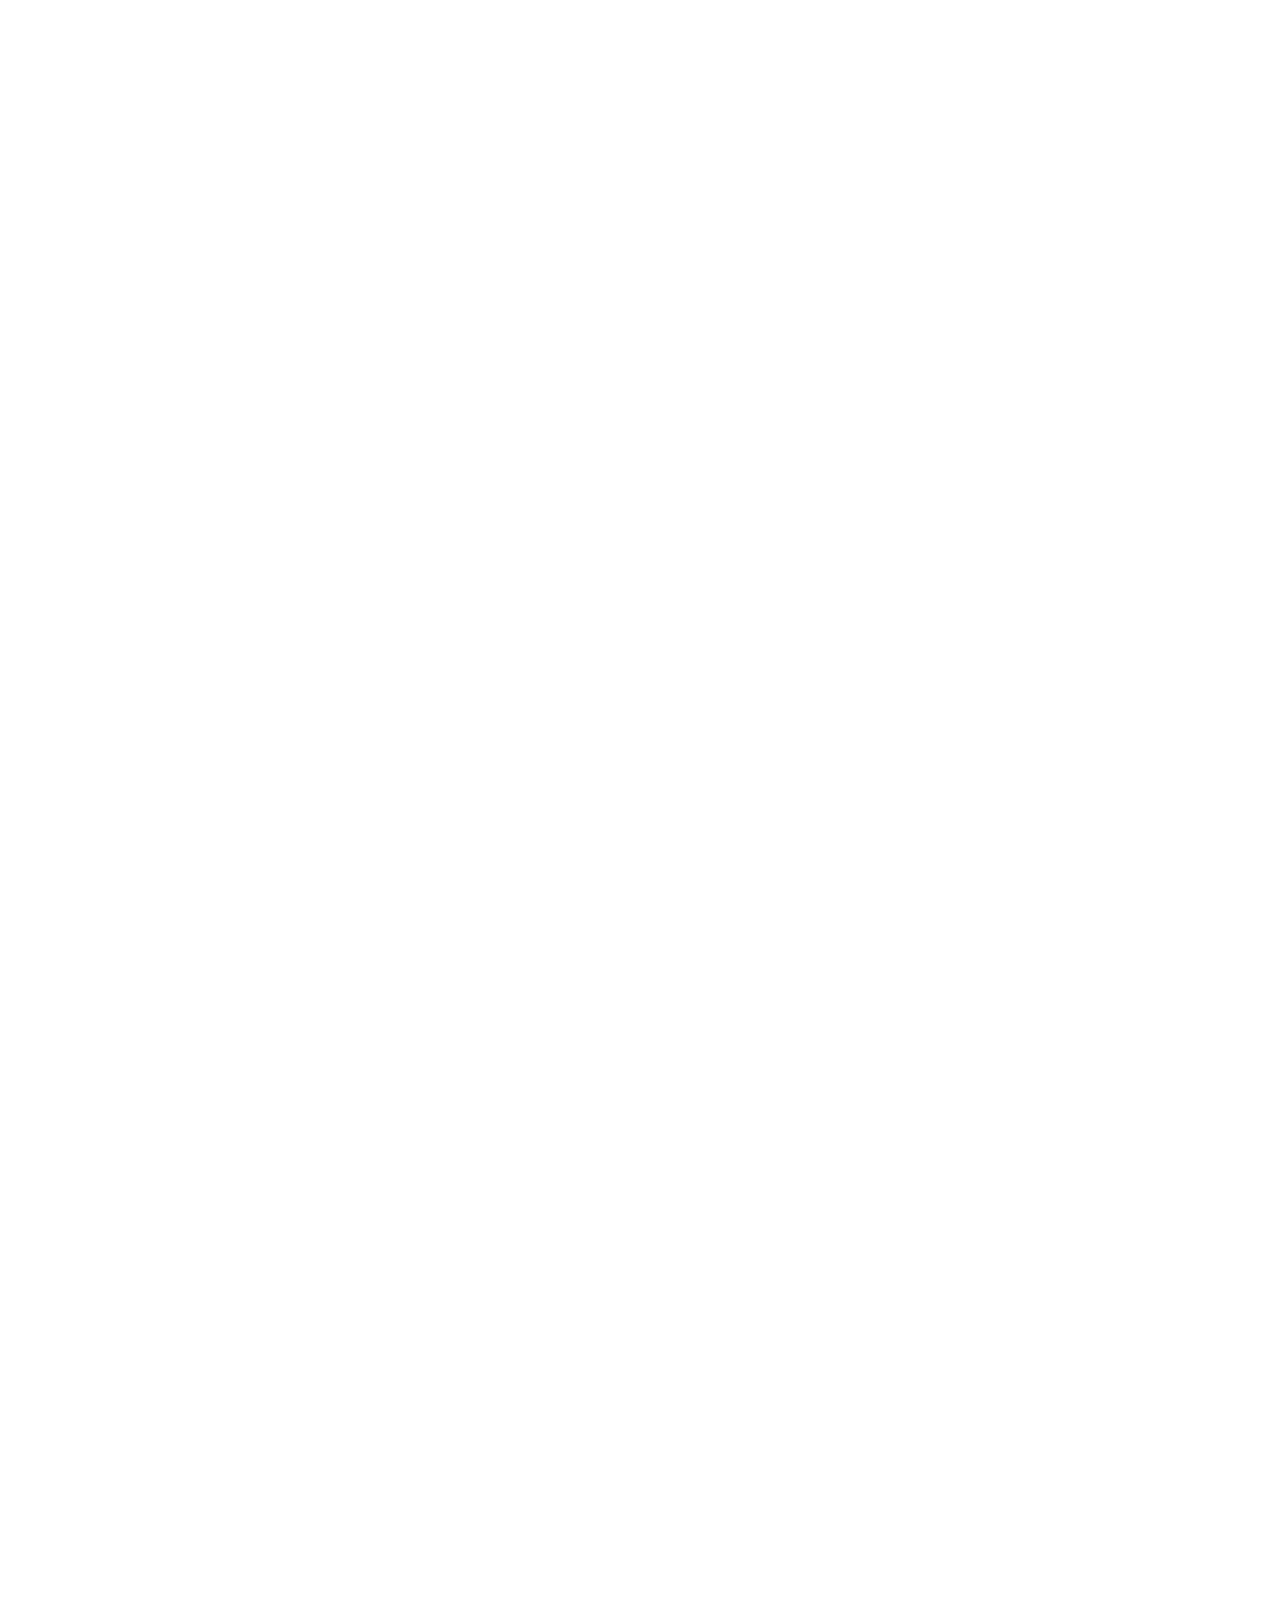
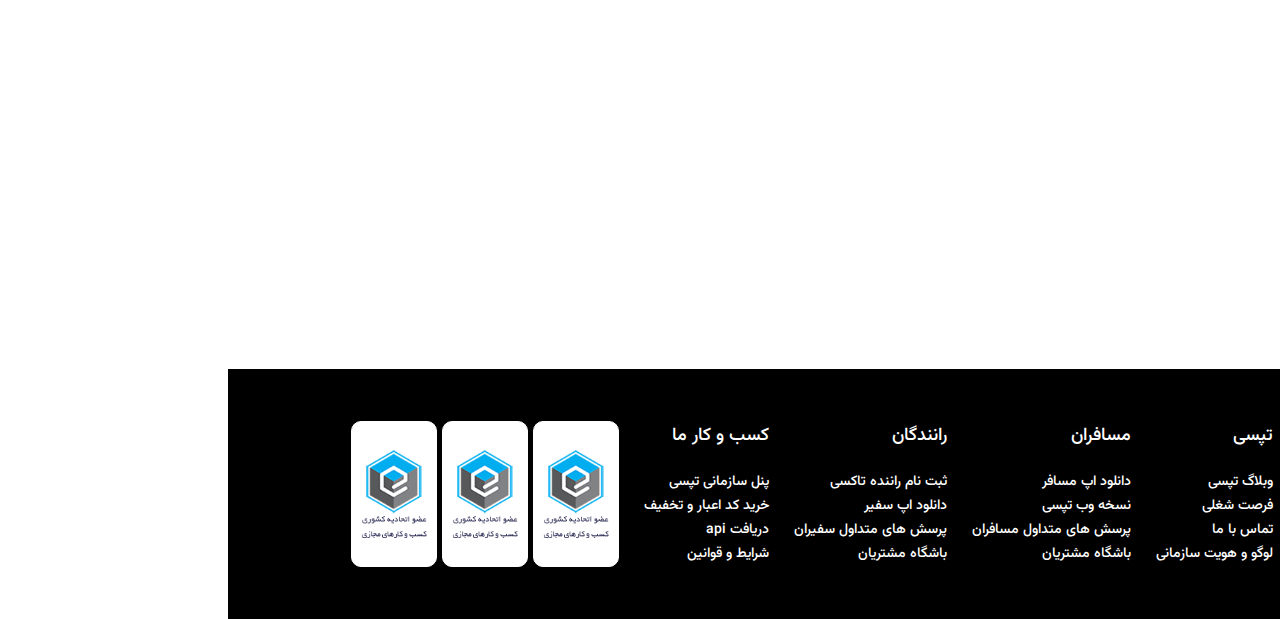
==== commit f6e03ebd: "aos for travel section" ====
--- a/index.html
+++ b/index.html
@@ -418,7 +418,12 @@
         </section>
       </section>
 
-      <section class="teravel container">
+      <section
+        class="teravel container"
+        data-aos="flip-left"
+        data-aos-easing="ease-out-cubic"
+        data-aos-duration="3000"
+      >
         <h2>جوایز ویژه</h2>
         <div class="travel__slides">
           <div class="travel__slide">
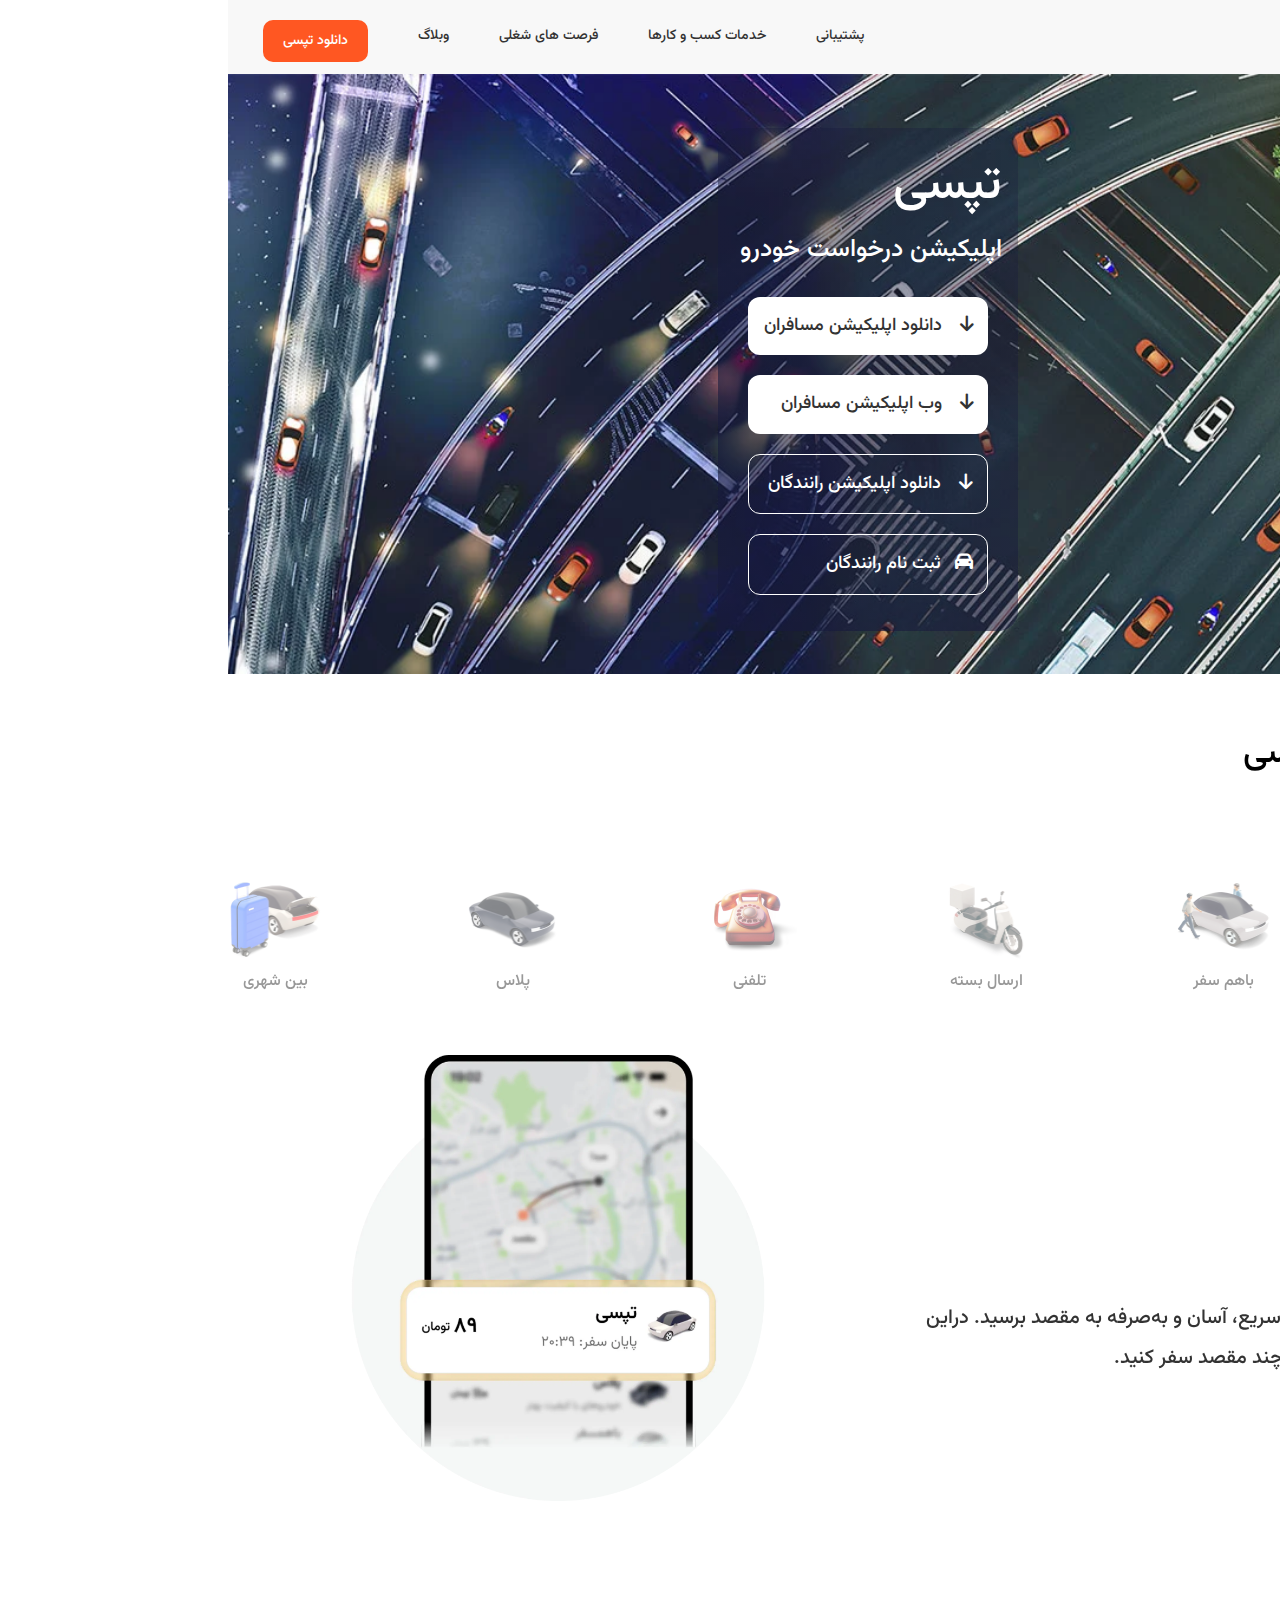
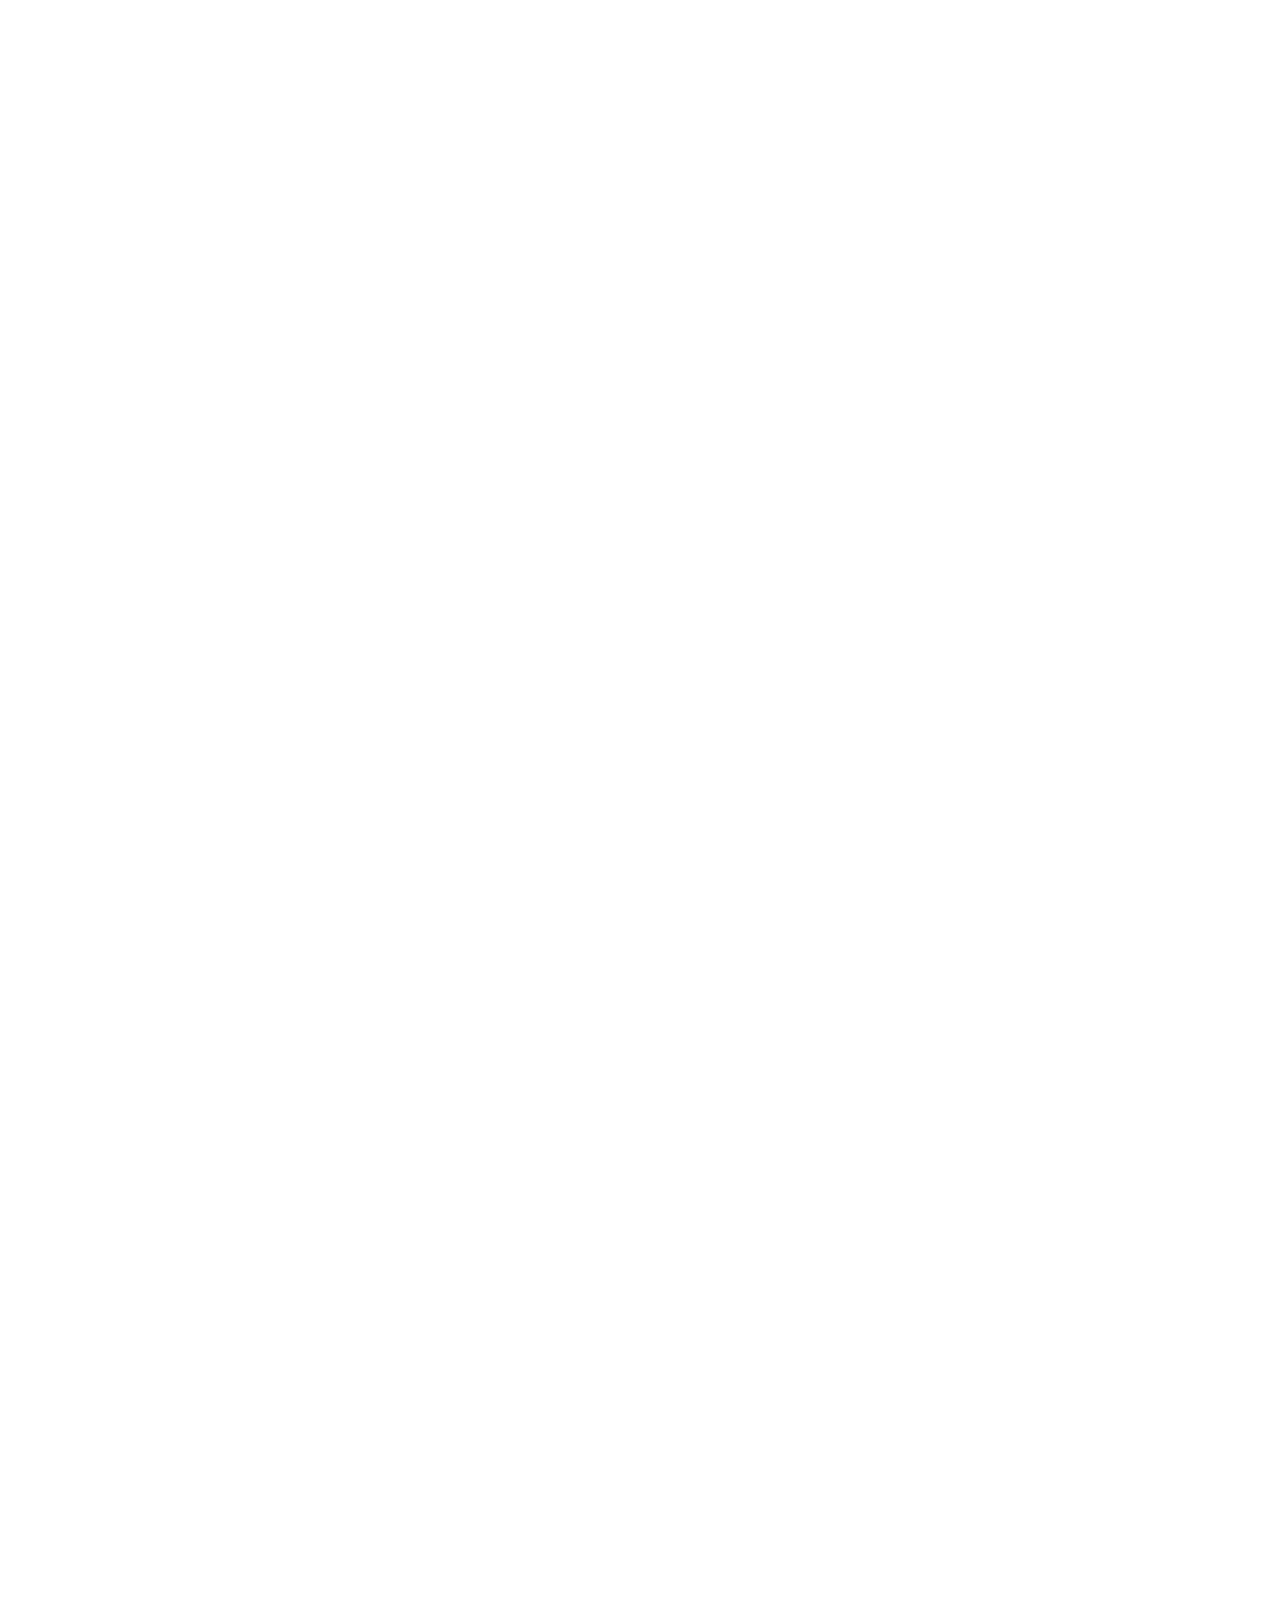
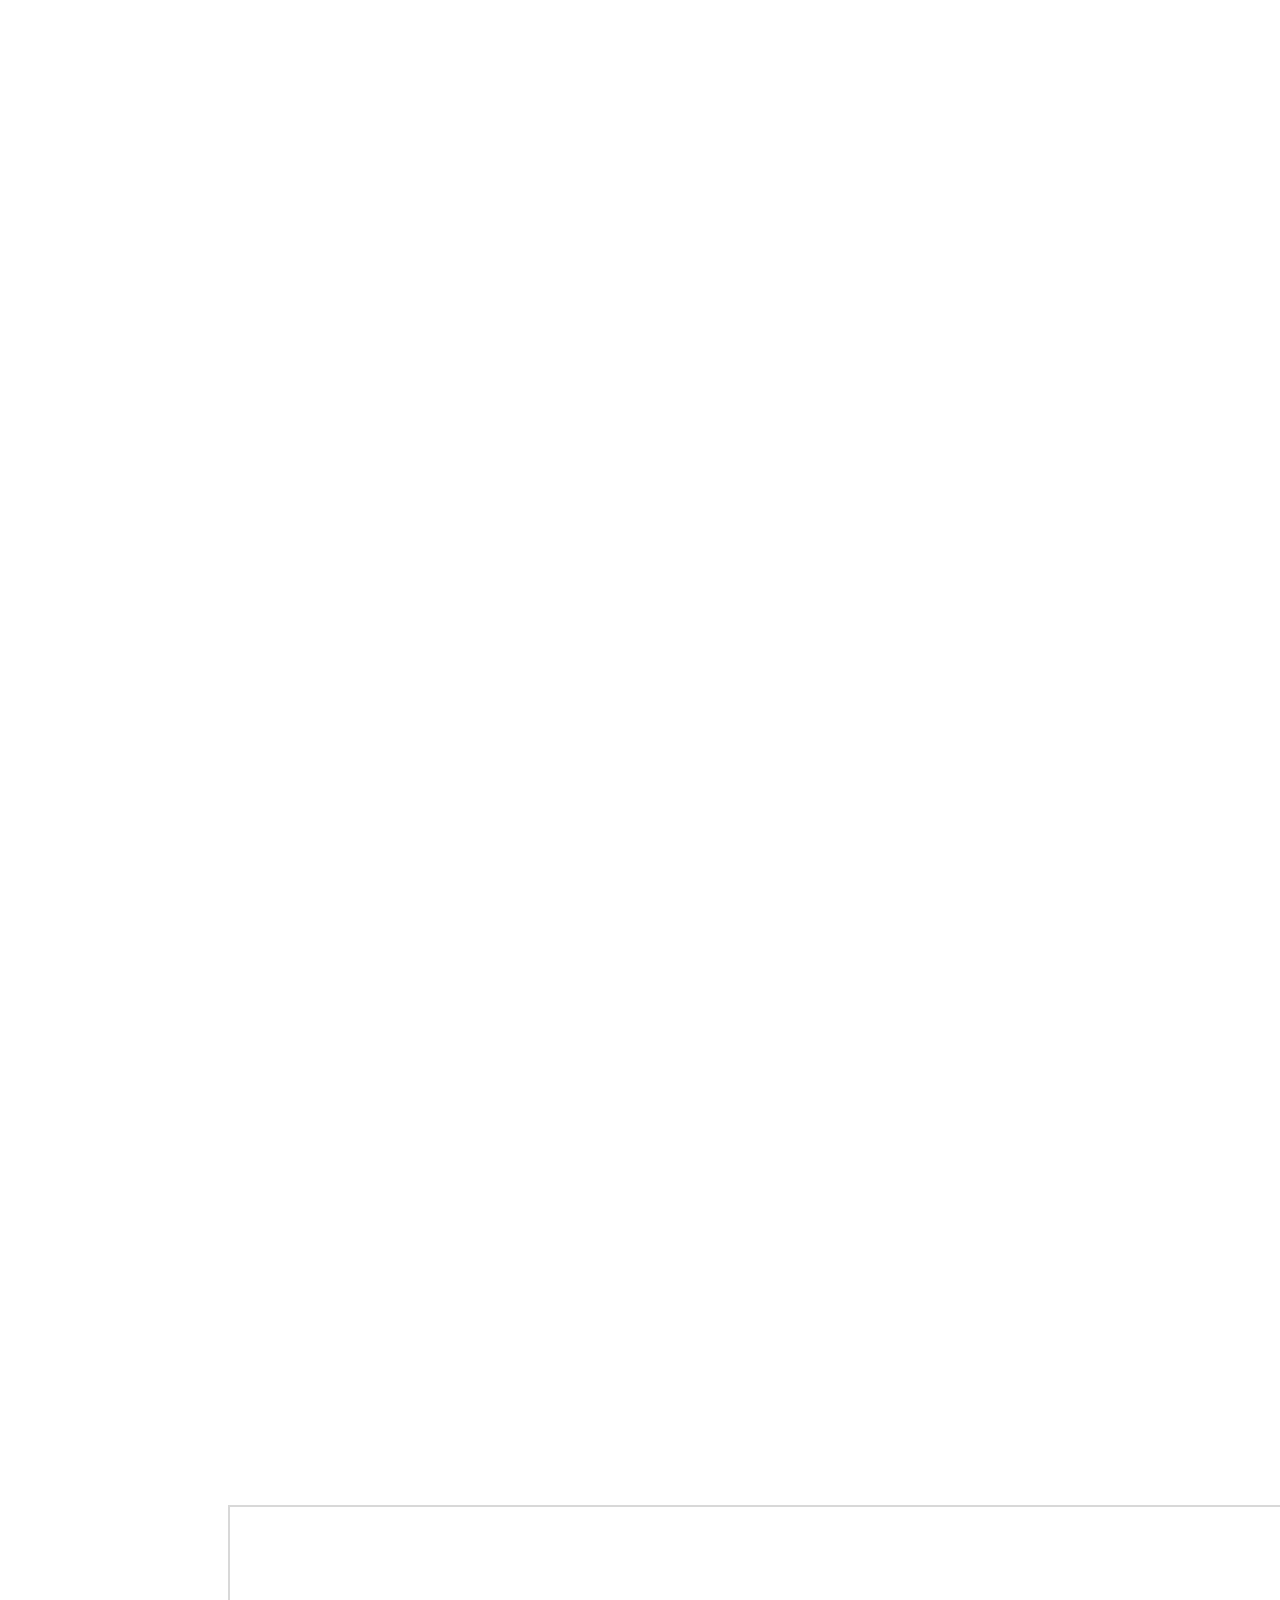
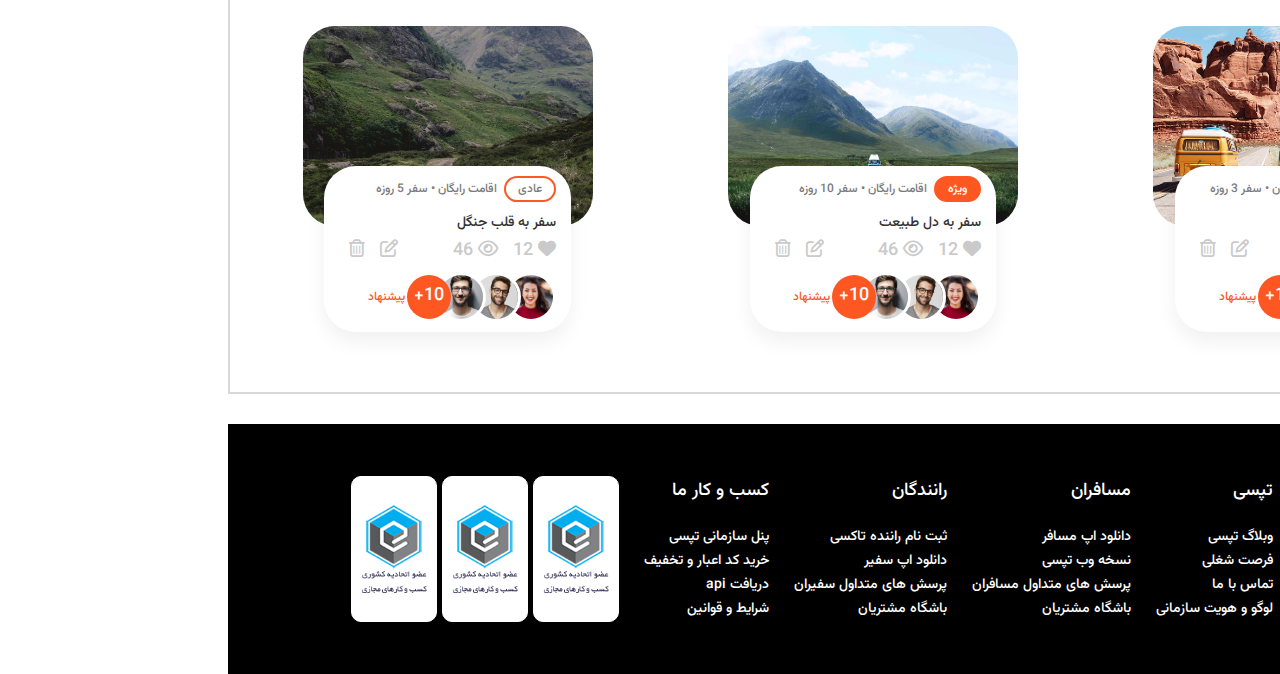
==== commit 594b52ce: "update travel section" ====
--- a/index.html
+++ b/index.html
@@ -418,12 +418,7 @@
         </section>
       </section>
 
-      <section
-        class="teravel container"
-        data-aos="flip-left"
-        data-aos-easing="ease-out-cubic"
-        data-aos-duration="3000"
-      >
+      <section class="teravel container">
         <h2>جوایز ویژه</h2>
         <div class="travel__slides">
           <div class="travel__slide">
@@ -435,7 +430,7 @@
             </div>
             <div class="slide__detail">
               <div class="slide__header">
-                <span class="badge badge--primary">ویژه</span>
+                <span class="badge badge--secondary">اقتصادی</span>
                 <p>اقامت رایگان &bull; سفر 3 روزه</p>
               </div>
               <p class="slide__title">سفر به قلب کویر</p>
@@ -451,22 +446,32 @@
                   <i class="far fa-trash-alt"></i>
                 </div>
               </div>
+              <div class="avatars-group">
+                <div class="avatars">
+                  <img src="/Assets/Images/avatars/avatar-1.jpg" alt="" />
+                </div>
+                <div class="avatars">
+                  <img src="/Assets/Images/avatars/avatar-3.jpg" alt="" />
+                </div>
+                <div class="avatars">
+                  <img src="/Assets/Images/avatars/avatar-2.jpeg" alt="" />
+                </div>
+                <div class="hidden-avatars">10+</div>
+                <span class="avatars__suggest">پیشنهاد</span>
+              </div>
             </div>
           </div>
 
           <div class="travel__slide">
             <div class="slide__image">
-              <img
-                src="/Assets/Images/dino-reichmuth-A5rCN8626Ck-unsplash 7.png"
-                alt=""
-              />
+              <img src="/Assets/Images/travel/travell-2.jpg" alt="" />
             </div>
             <div class="slide__detail">
               <div class="slide__header">
                 <span class="badge badge--primary">ویژه</span>
-                <p>اقامت رایگان &bull; سفر 3 روزه</p>
-              </div>
-              <p class="slide__title">سفر به قلب کویر</p>
+                <p>اقامت رایگان &bull; سفر 10 روزه</p>
+              </div>
+              <p class="slide__title">سفر به دل طبیعت</p>
               <div class="slide__icons">
                 <div class="icons__right">
                   <i class="fas fa-heart"></i>
@@ -479,22 +484,32 @@
                   <i class="far fa-trash-alt"></i>
                 </div>
               </div>
+              <div class="avatars-group">
+                <div class="avatars">
+                  <img src="/Assets/Images/avatars/avatar-1.jpg" alt="" />
+                </div>
+                <div class="avatars">
+                  <img src="/Assets/Images/avatars/avatar-3.jpg" alt="" />
+                </div>
+                <div class="avatars">
+                  <img src="/Assets/Images/avatars/avatar-2.jpeg" alt="" />
+                </div>
+                <div class="hidden-avatars">10+</div>
+                <span class="avatars__suggest">پیشنهاد</span>
+              </div>
             </div>
           </div>
 
           <div class="travel__slide">
             <div class="slide__image">
-              <img
-                src="/Assets/Images/dino-reichmuth-A5rCN8626Ck-unsplash 7.png"
-                alt=""
-              />
+              <img src="/Assets/Images/travel/travell-4.jpg" alt="" />
             </div>
             <div class="slide__detail">
               <div class="slide__header">
-                <span class="badge badge--primary">ویژه</span>
-                <p>اقامت رایگان &bull; سفر 3 روزه</p>
-              </div>
-              <p class="slide__title">سفر به قلب کویر</p>
+                <span class="badge badge--secondary">عادی</span>
+                <p>اقامت رایگان &bull; سفر 5 روزه</p>
+              </div>
+              <p class="slide__title">سفر به قلب جنگل</p>
               <div class="slide__icons">
                 <div class="icons__right">
                   <i class="fas fa-heart"></i>
@@ -506,6 +521,19 @@
                   <i class="far fa-edit"></i>
                   <i class="far fa-trash-alt"></i>
                 </div>
+              </div>
+              <div class="avatars-group">
+                <div class="avatars">
+                  <img src="/Assets/Images/avatars/avatar-1.jpg" alt="" />
+                </div>
+                <div class="avatars">
+                  <img src="/Assets/Images/avatars/avatar-3.jpg" alt="" />
+                </div>
+                <div class="avatars">
+                  <img src="/Assets/Images/avatars/avatar-2.jpeg" alt="" />
+                </div>
+                <div class="hidden-avatars">10+</div>
+                <span class="avatars__suggest">پیشنهاد</span>
               </div>
             </div>
           </div>
--- a/Css/style.css
+++ b/Css/style.css
@@ -955,3 +955,55 @@
 .icons__left i {
   margin-left: 1rem;
 }
+
+/* avatars section */
+.avatars-group {
+  display: flex;
+  align-items: center;
+  margin-top: 0.5rem;
+}
+
+.avatars {
+  width: 50px;
+  height: 50px;
+  cursor: pointer;
+  overflow: hidden;
+  margin-left: -15px;
+  transition: all 0.3s ease-in-out;
+  position: relative;
+}
+
+.avatars:hover,
+.hidden-avatars:hover {
+  transform: translate(10px);
+}
+
+.avatars img {
+  width: 100%;
+  height: 100%;
+  object-fit: cover;
+  border-radius: 100%;
+  border: 3px solid #fff;
+}
+
+.hidden-avatars {
+  width: 44px;
+  height: 44px;
+  border-radius: 100%;
+  background-color: var(--color-primary);
+  display: flex;
+  justify-content: center;
+  align-items: center;
+  color: #fff;
+  cursor: pointer;
+  transition: all 0.3s ease-in-out;
+  position: relative;
+}
+
+.avatars__suggest {
+  color: var(--color-primary);
+  font-size: 1.2rem;
+  margin-right: 0.2rem;
+  cursor: pointer;
+  display: inline-block;
+}
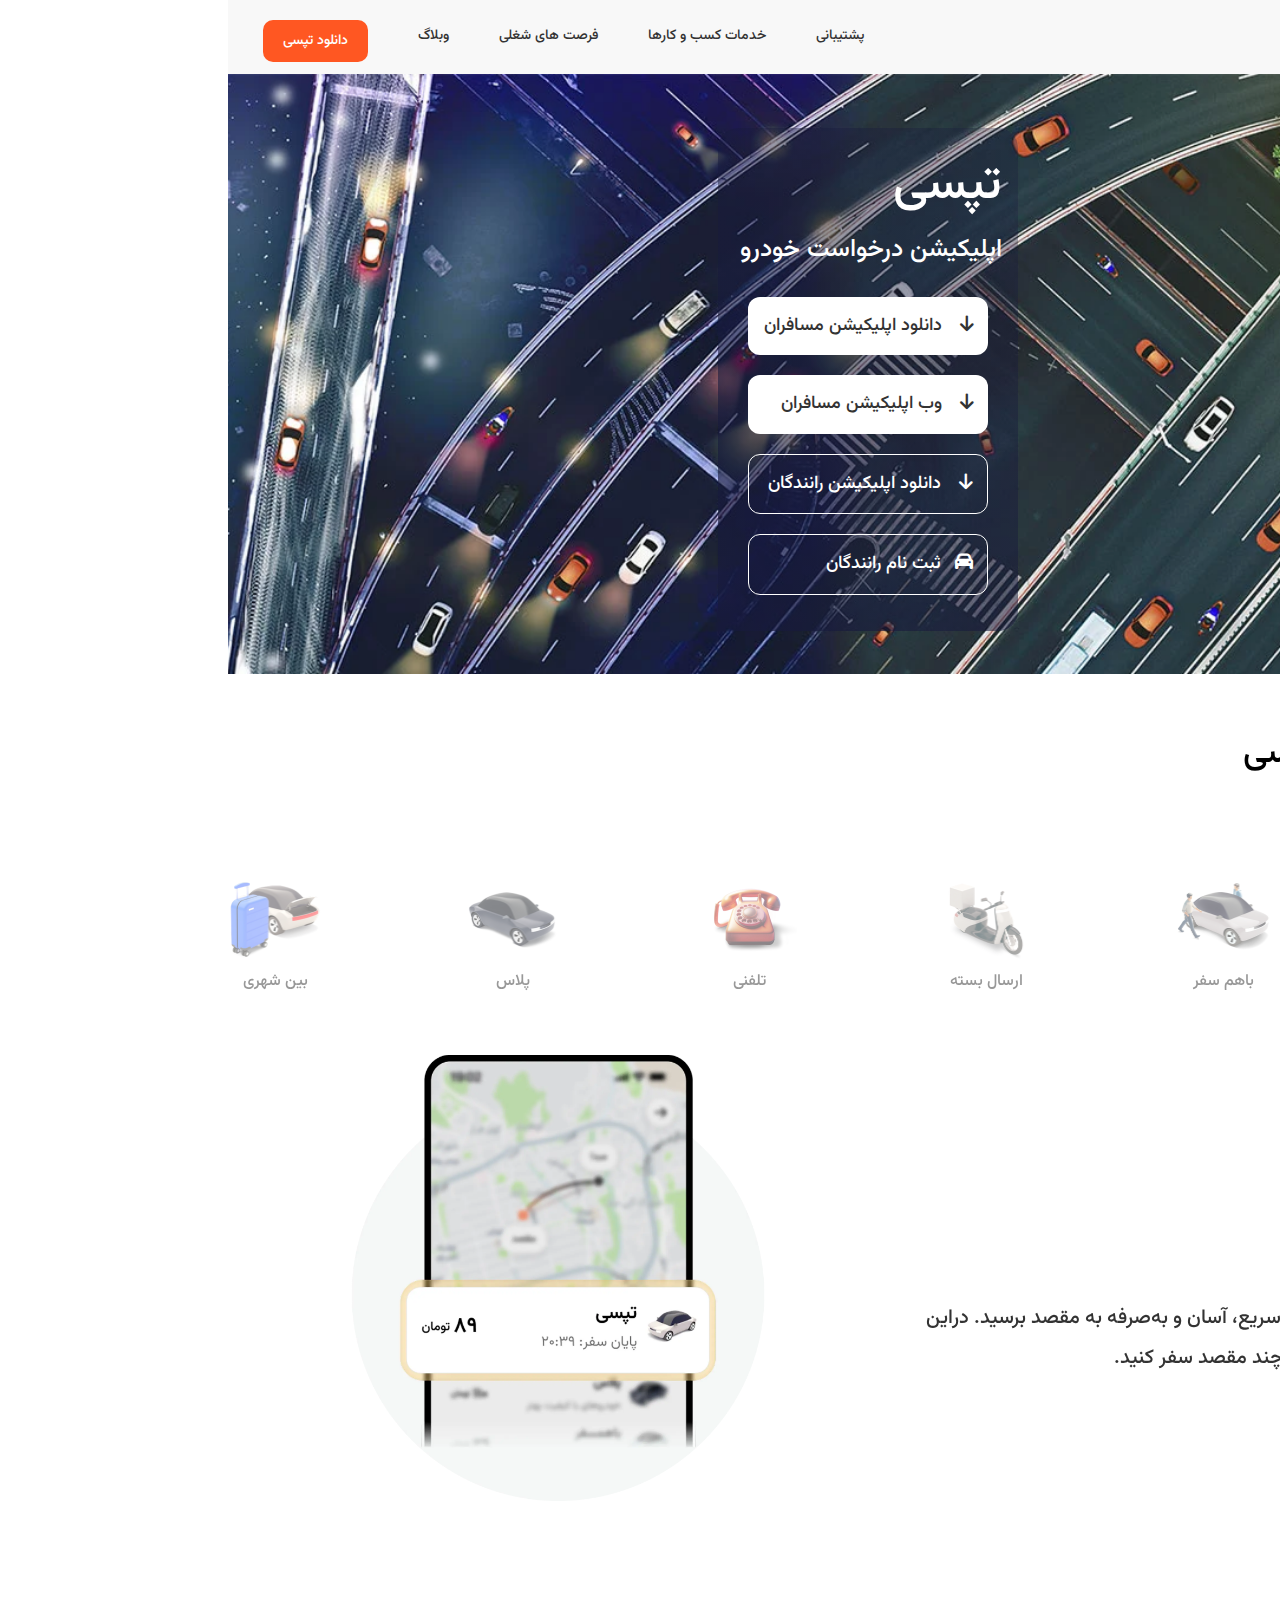
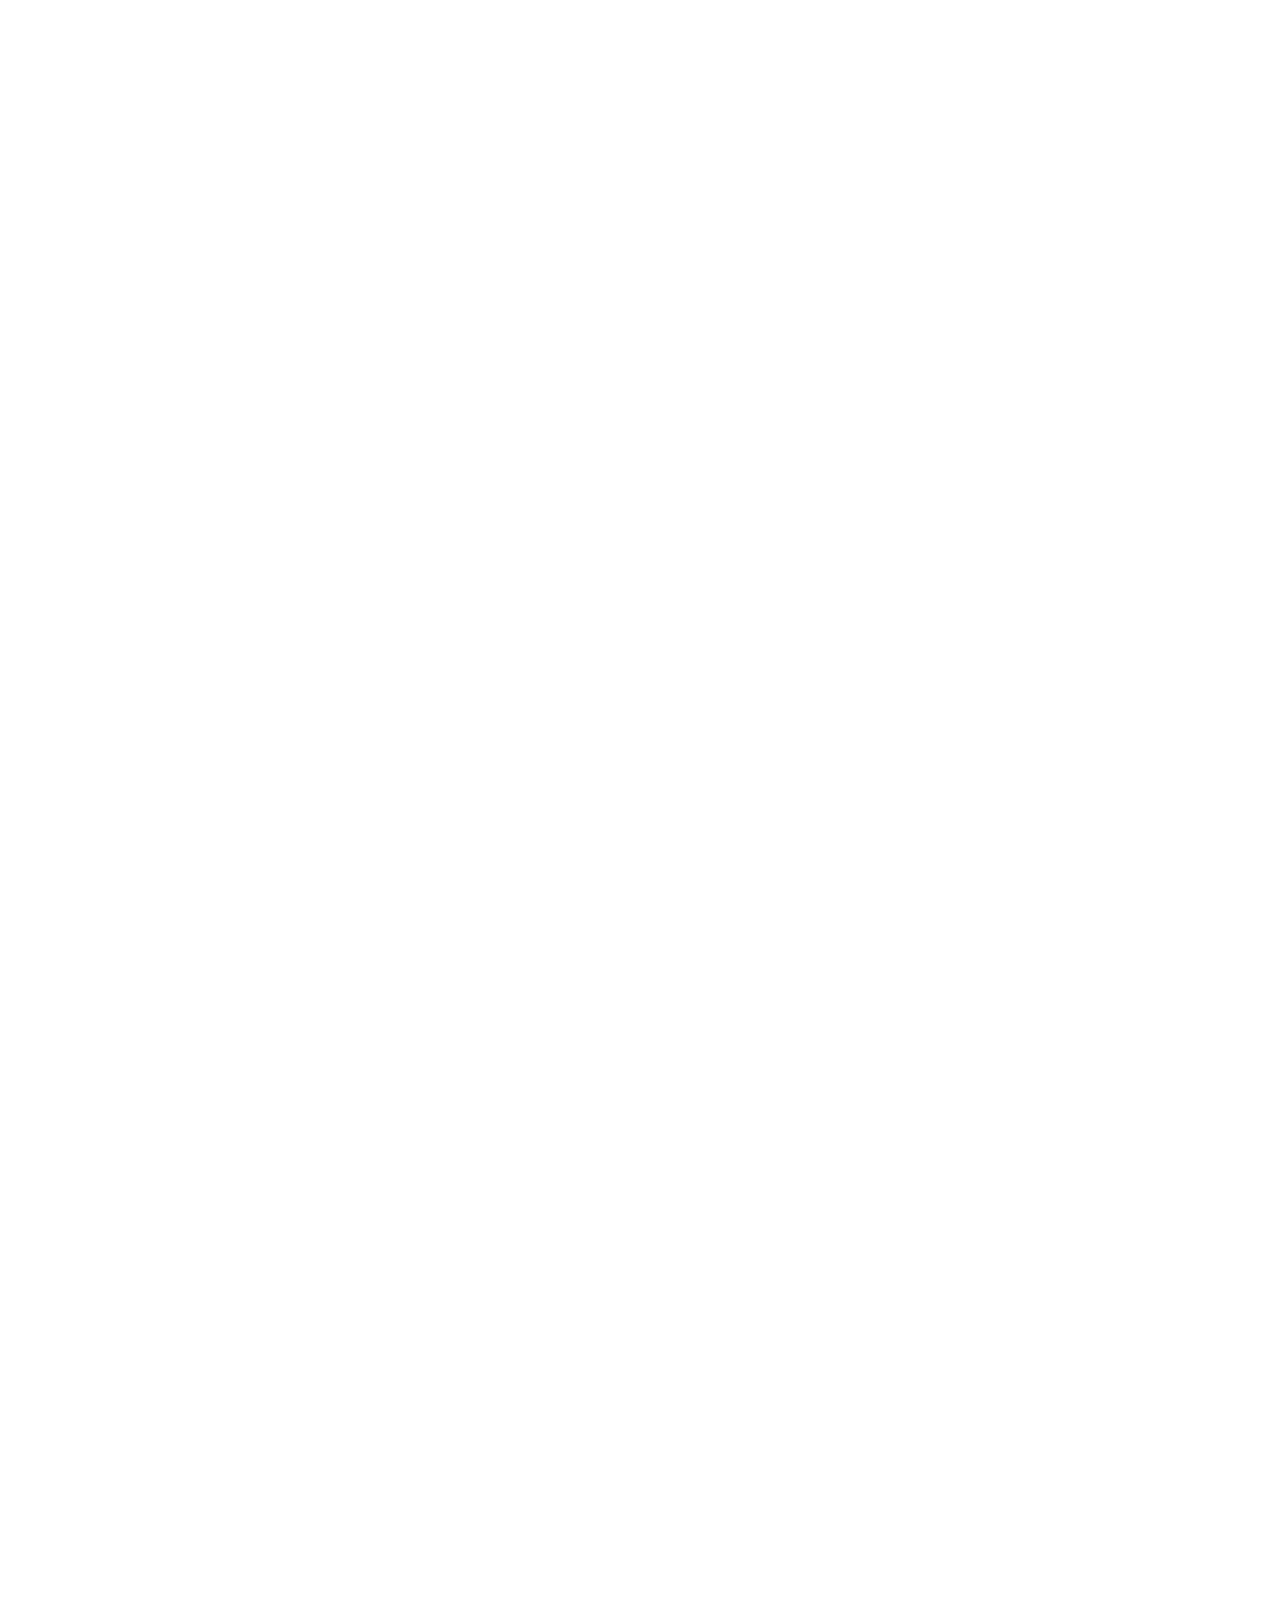
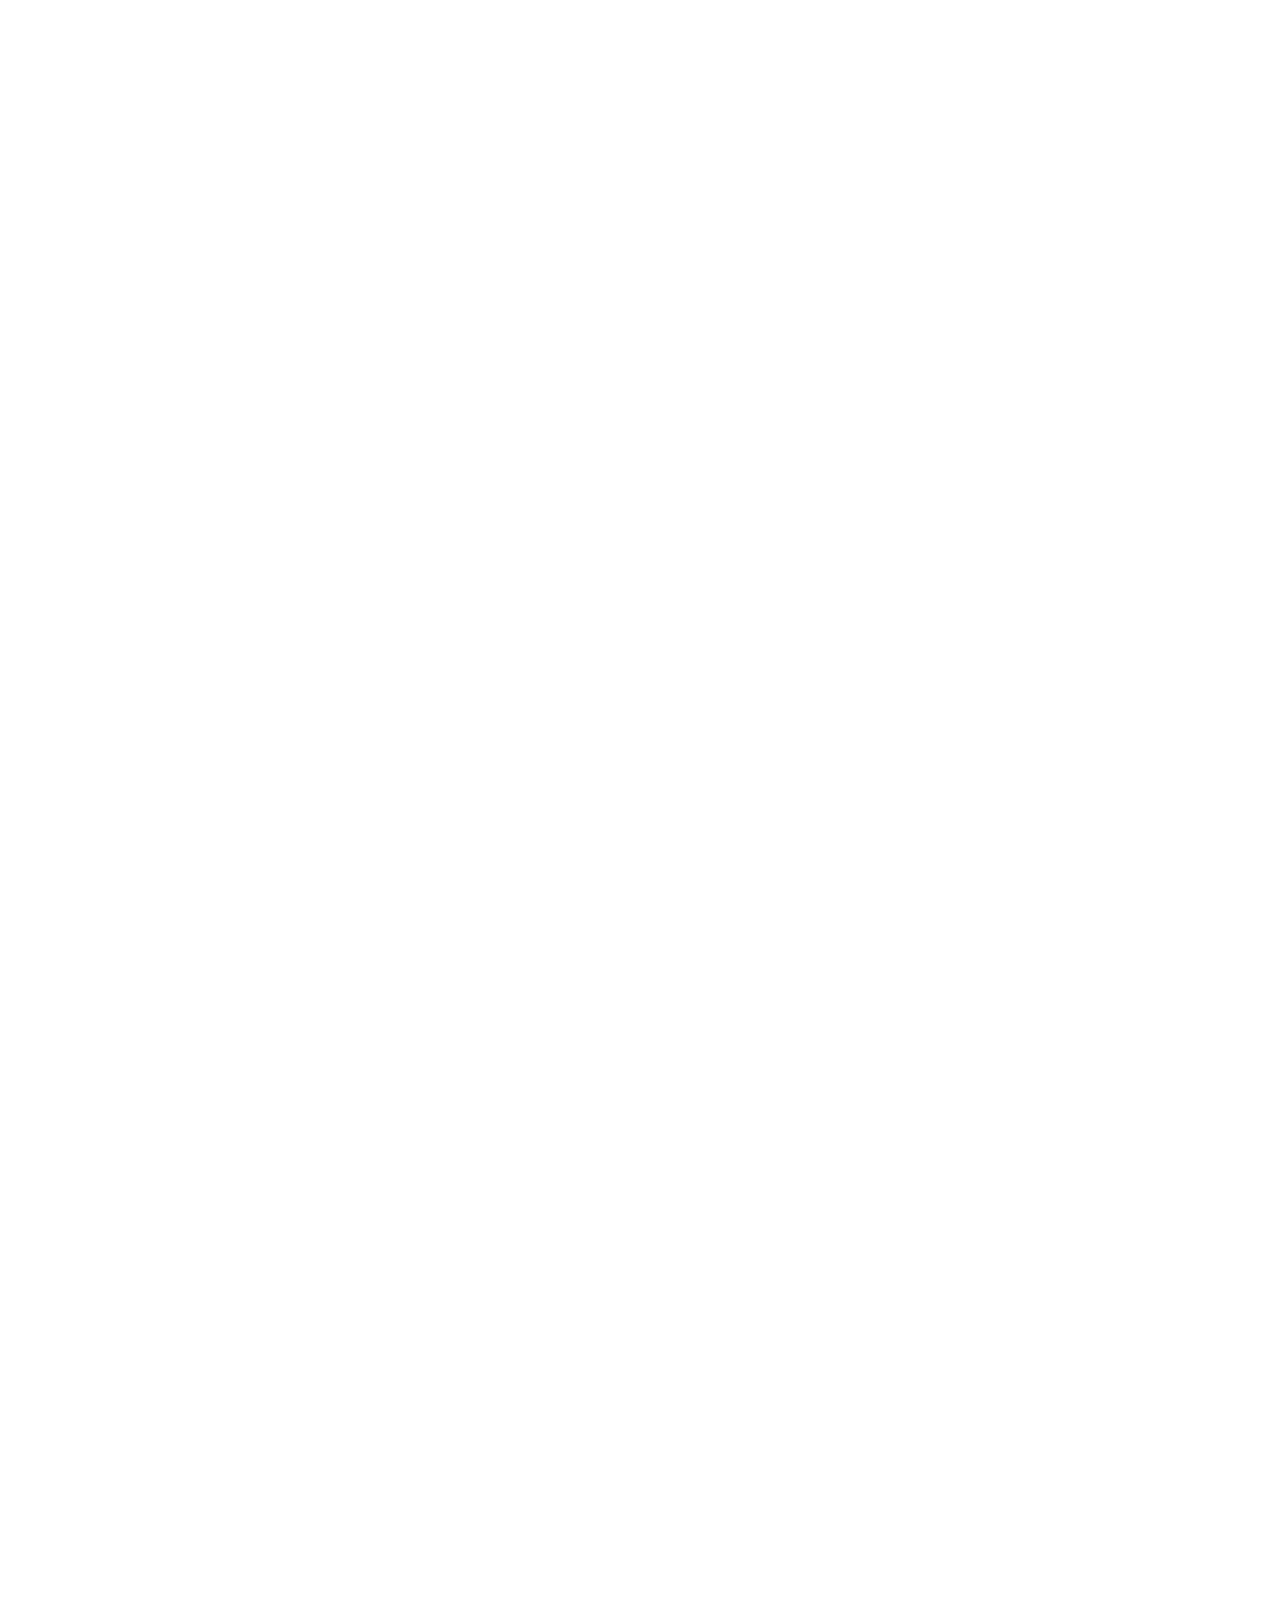
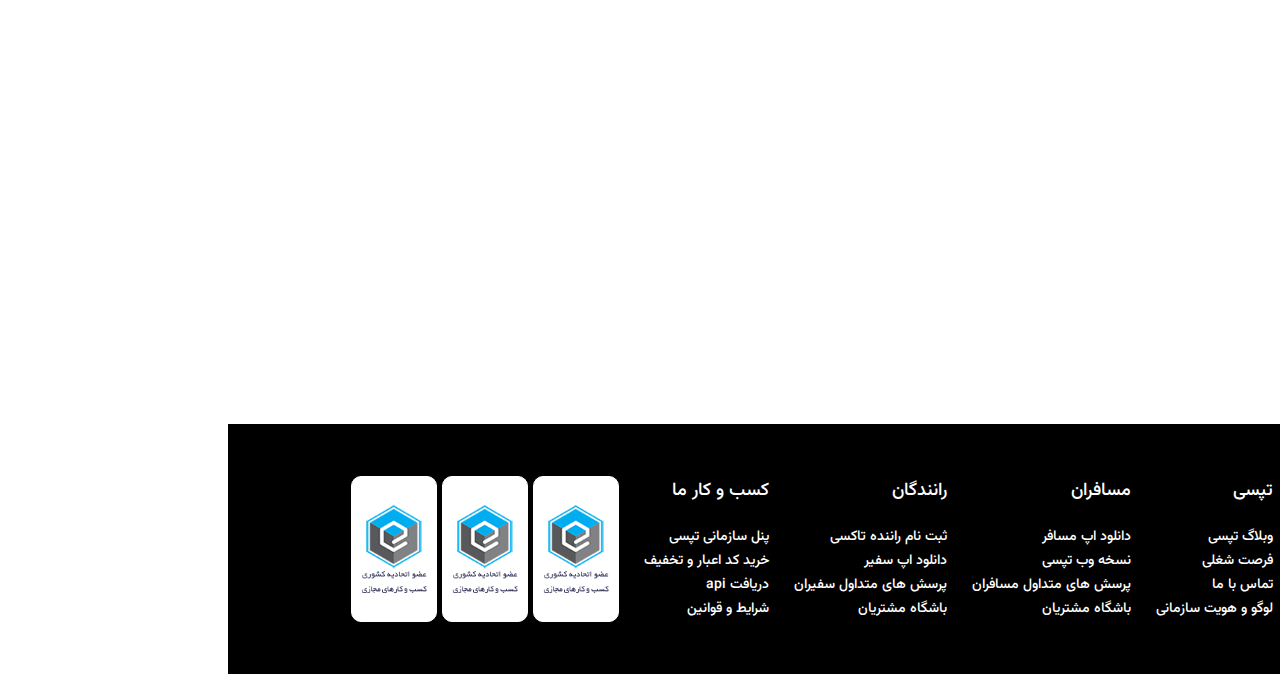
==== commit b8a4fdcf: "aos travel section" ====
--- a/index.html
+++ b/index.html
@@ -418,7 +418,12 @@
         </section>
       </section>
 
-      <section class="teravel container">
+      <section
+        class="teravel container"
+        data-aos="flip-left"
+        data-aos-easing="ease-out-cubic"
+        data-aos-duration="2500"
+      >
         <h2>جوایز ویژه</h2>
         <div class="travel__slides">
           <div class="travel__slide">
